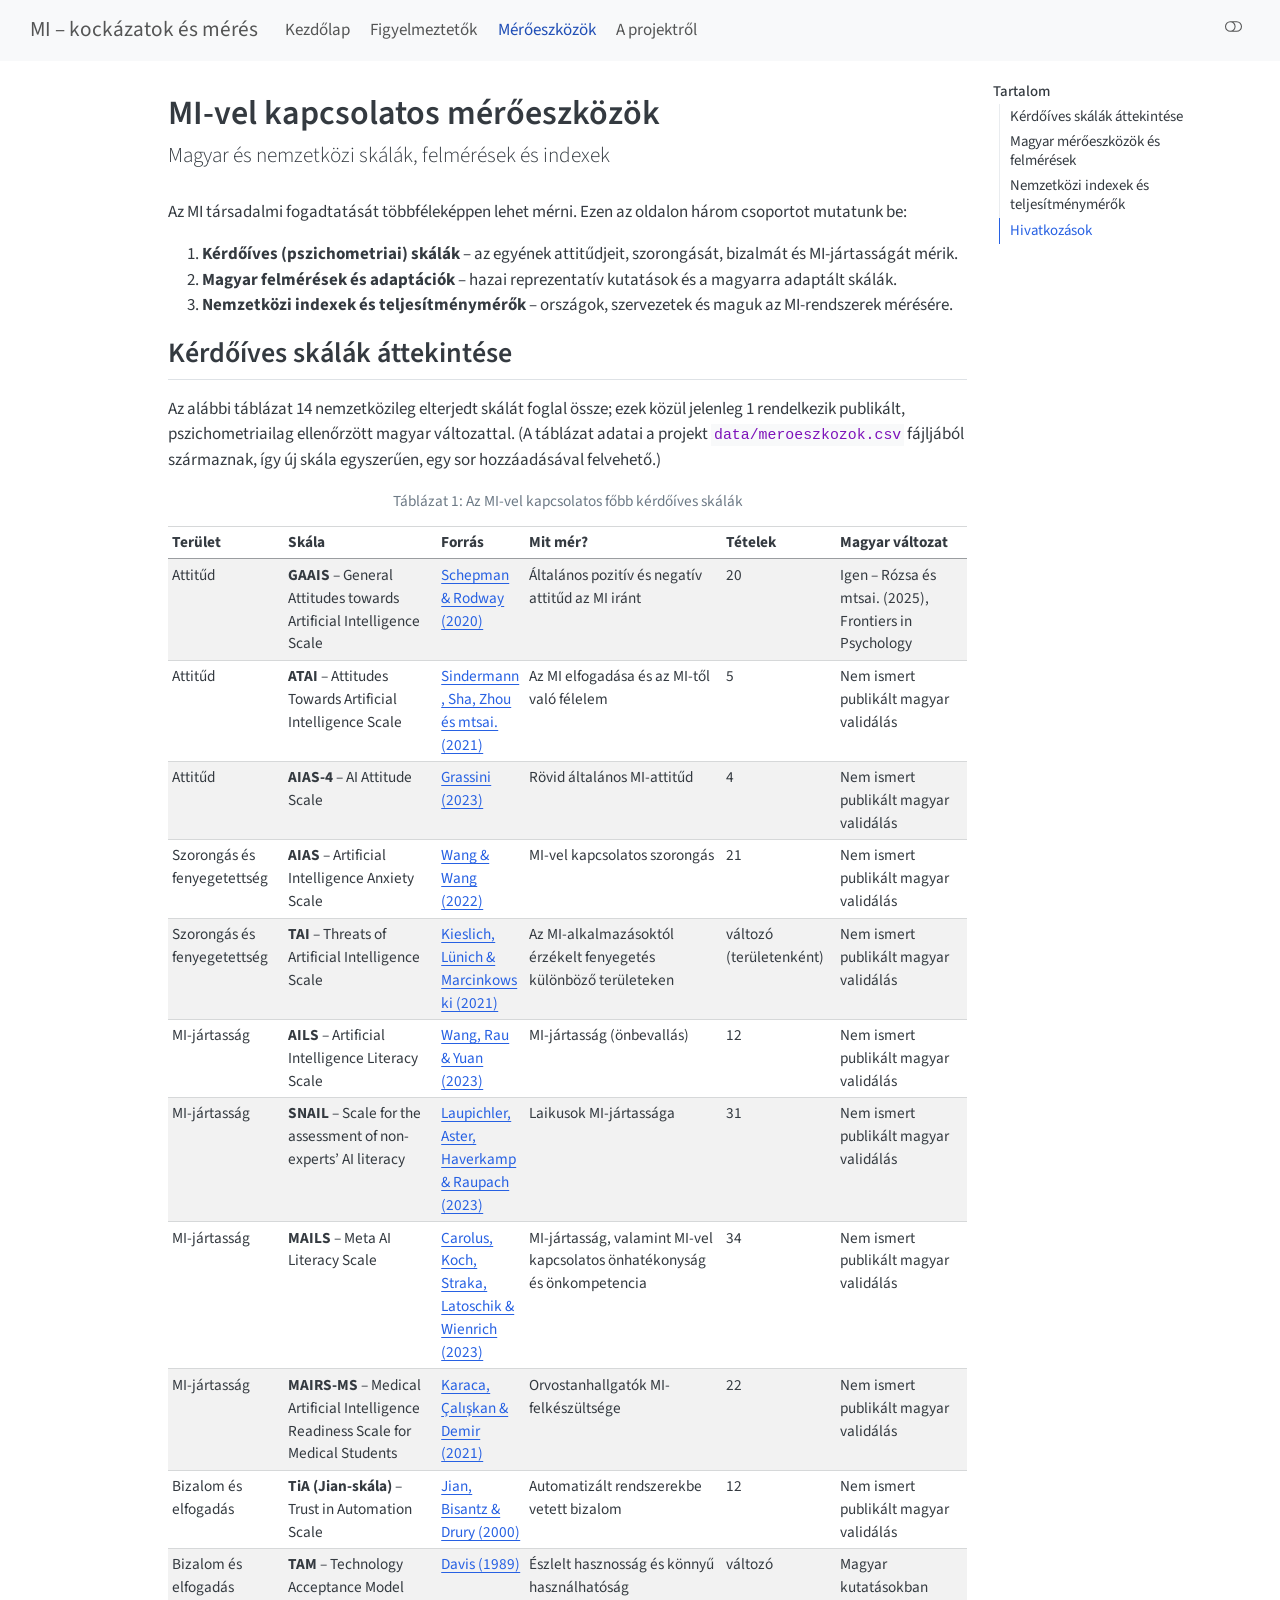
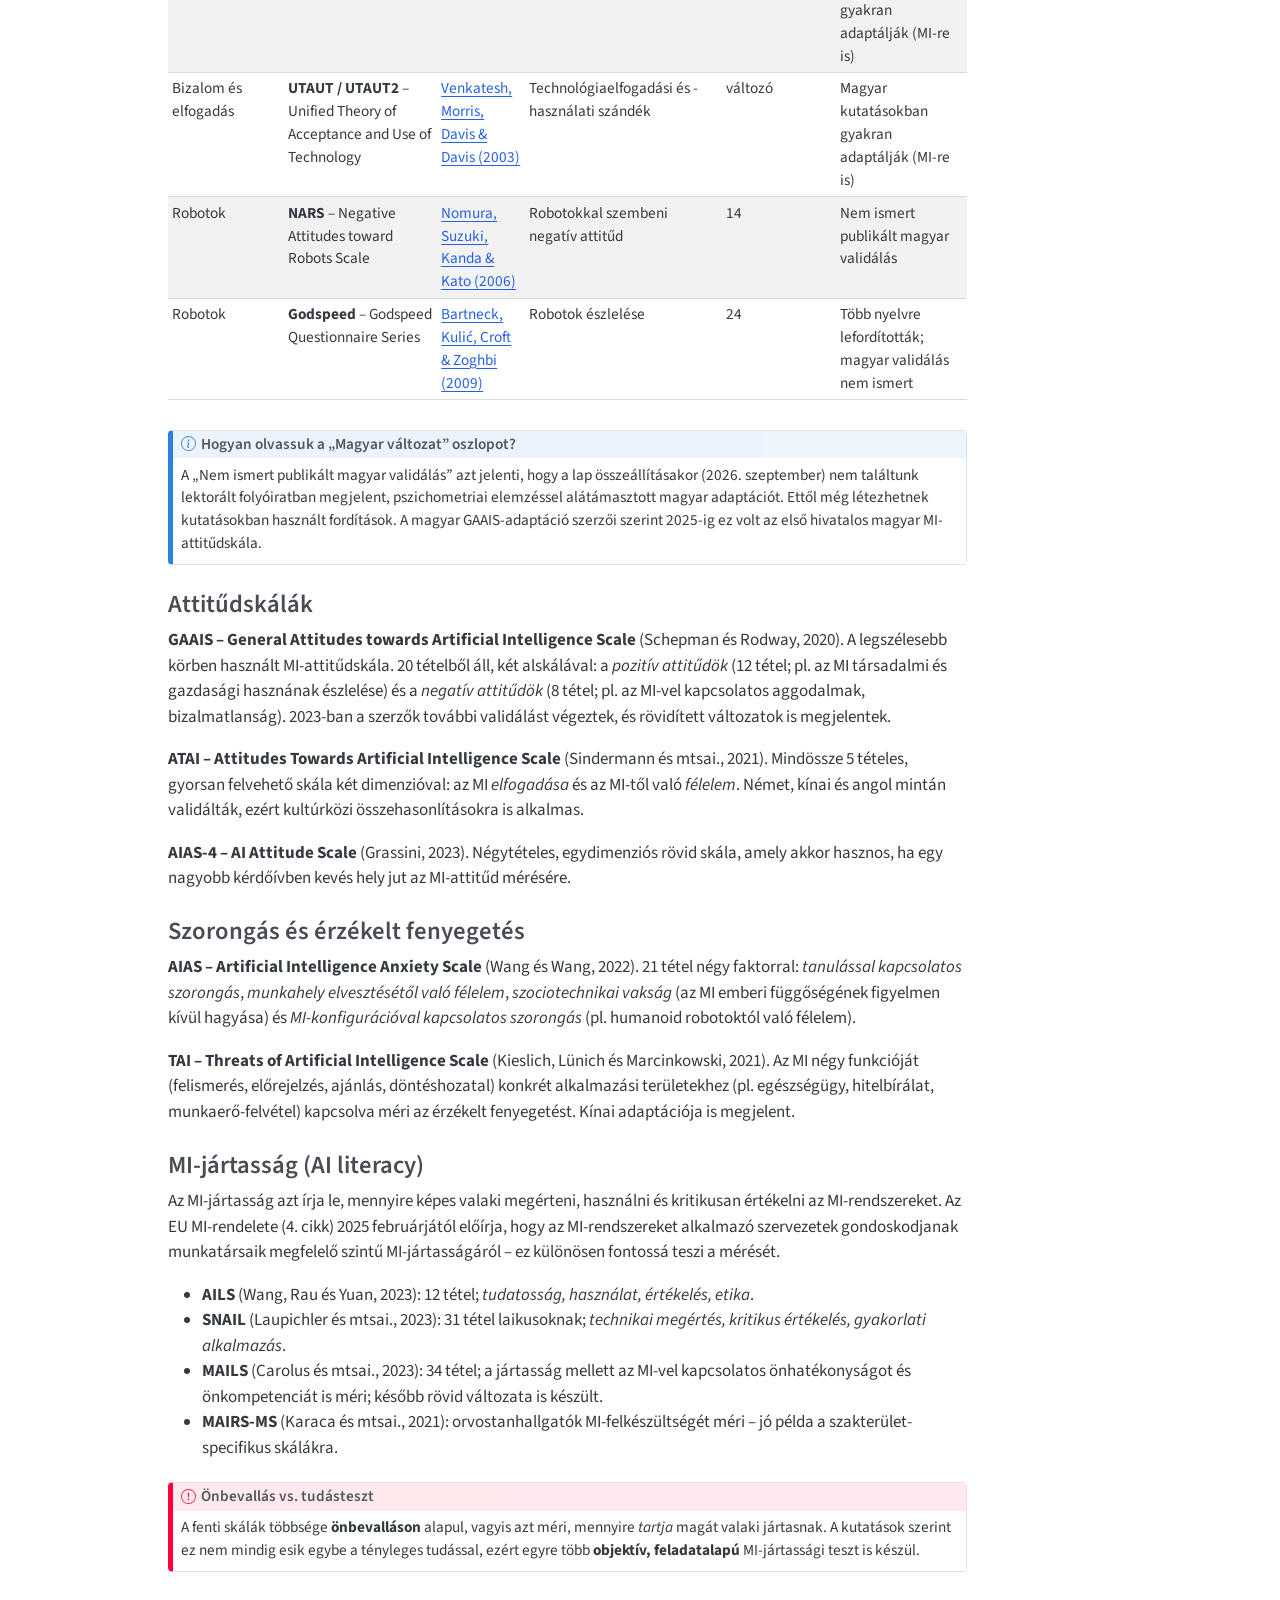
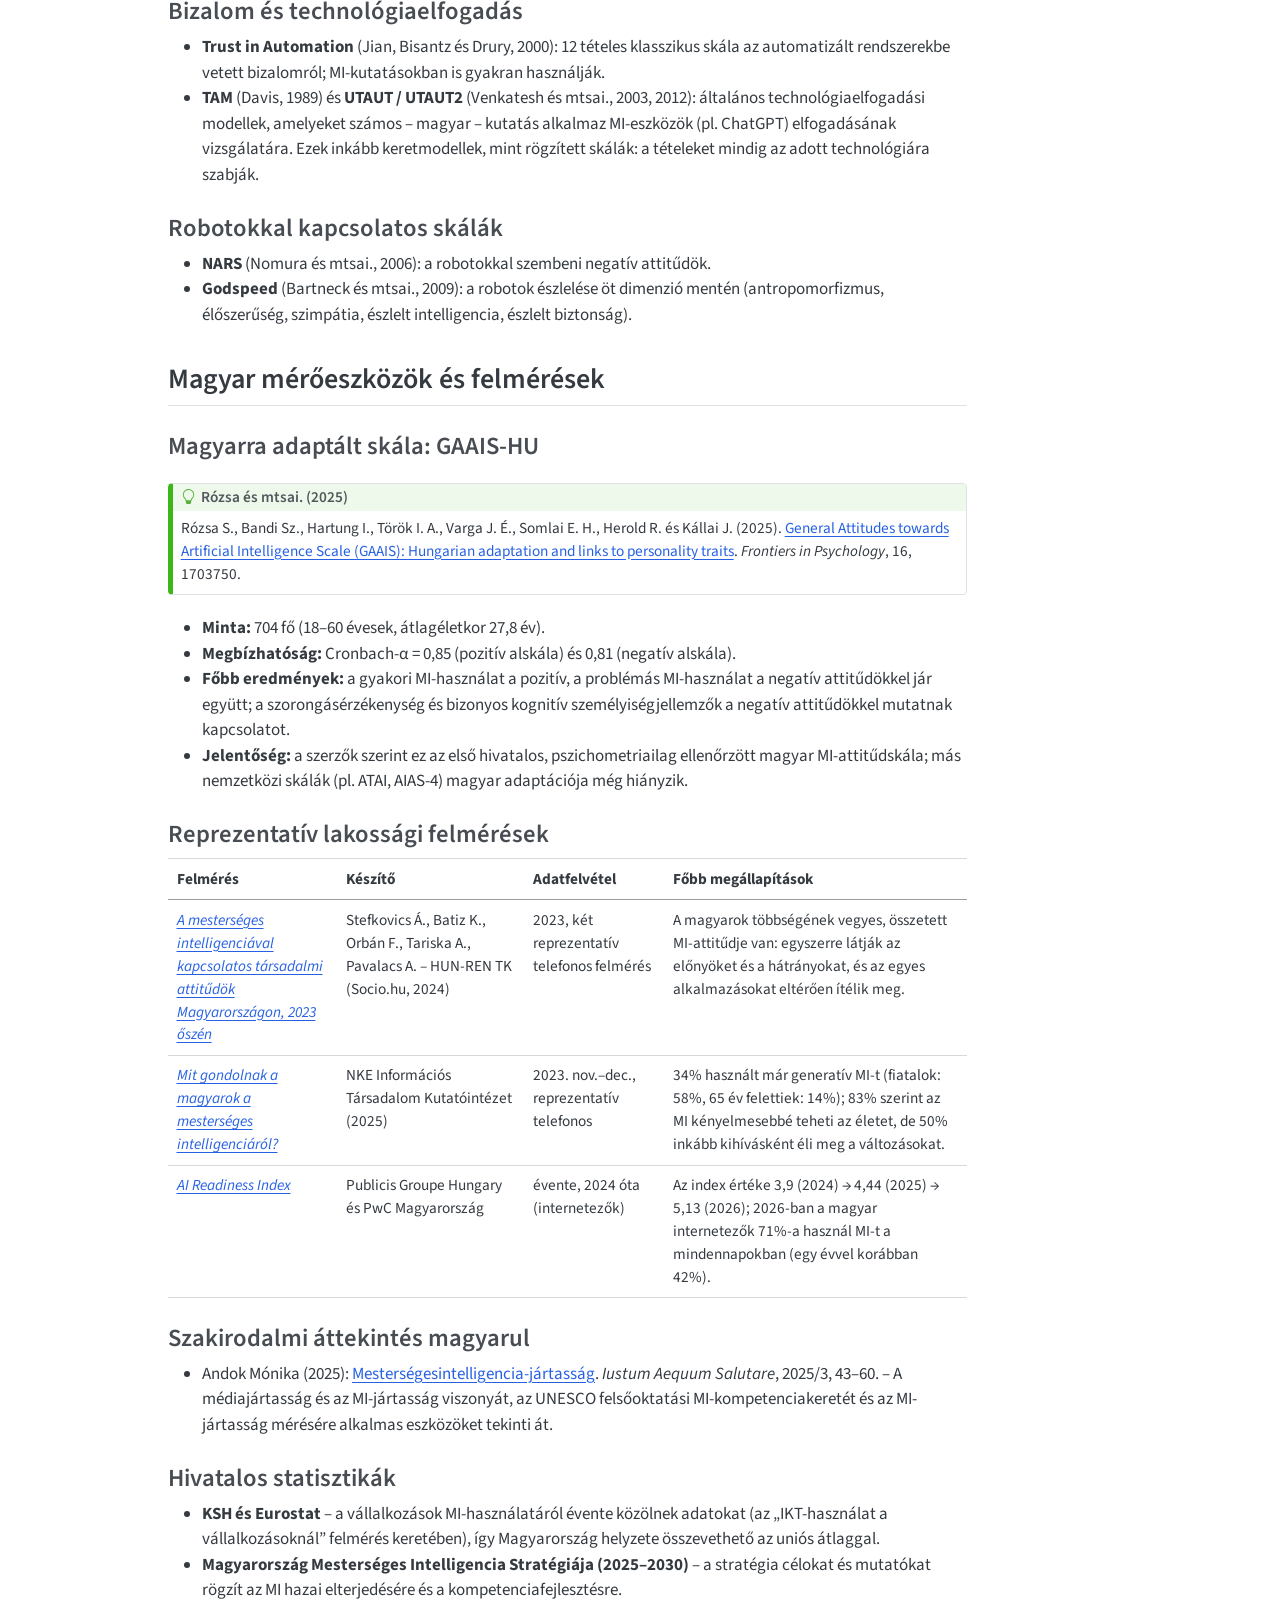
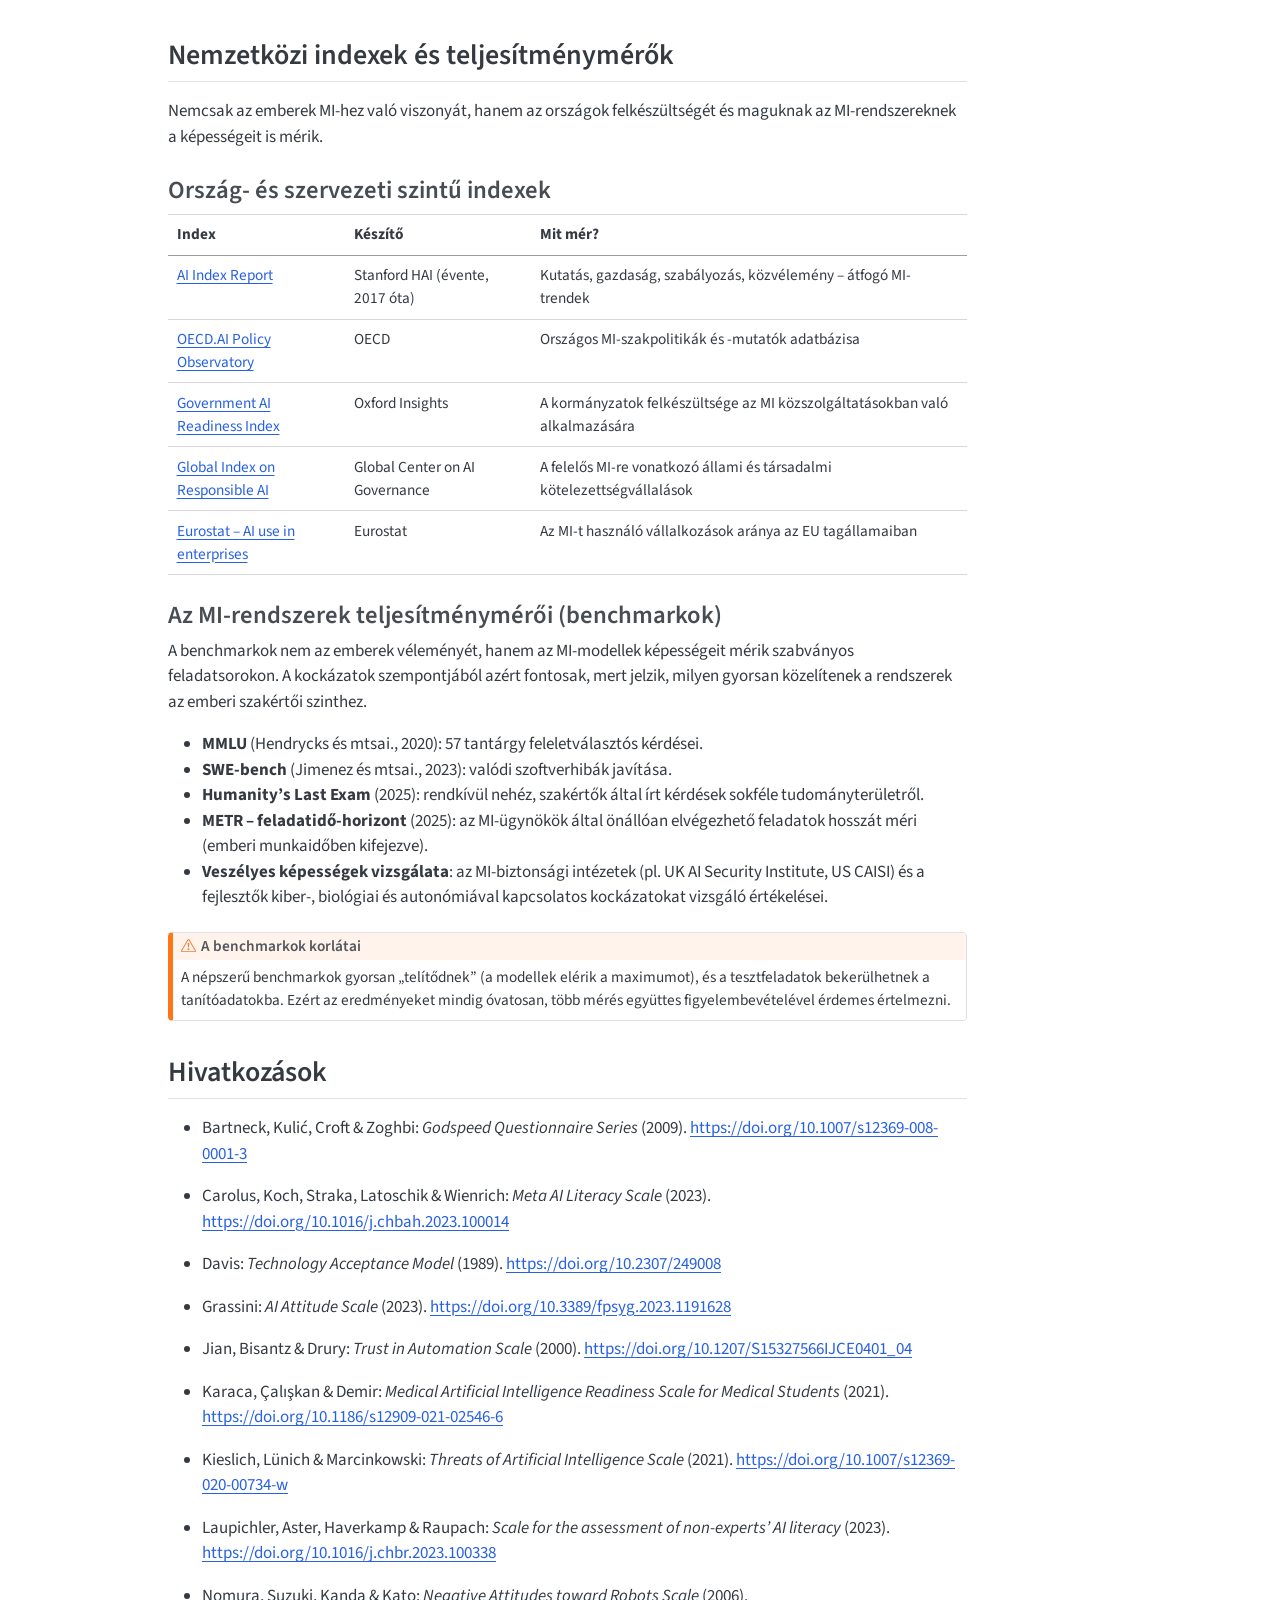
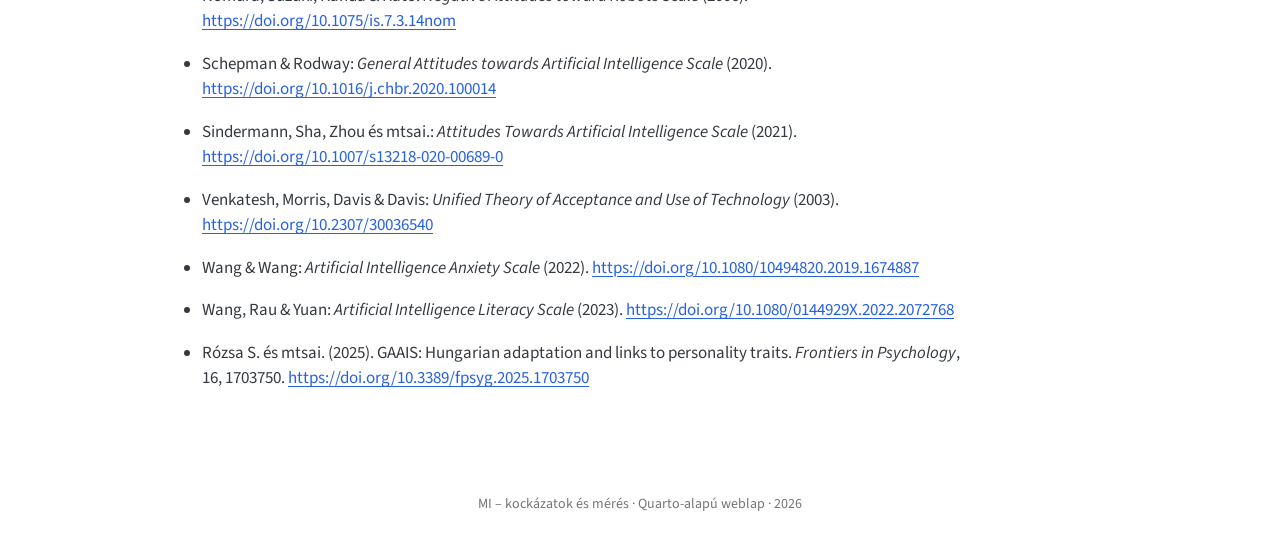
==== meroeszkozok.html @ c3d41218 "Weblap közzététele (renderelt _site) Co-Authored-By: Claude Opus 5.5 <noreply@anthropic.com> Claude-" ====
<!DOCTYPE html>
<html xmlns="http://www.w3.org/1999/xhtml" lang="hu" xml:lang="hu"><head>

<meta charset="utf-8">
<meta name="generator" content="quarto-1.7.32">

<meta name="viewport" content="width=device-width, initial-scale=1.0, user-scalable=yes">


<title>MI-vel kapcsolatos mérőeszközök – MI – kockázatok és mérés</title>
<style>
code{white-space: pre-wrap;}
span.smallcaps{font-variant: small-caps;}
div.columns{display: flex; gap: min(4vw, 1.5em);}
div.column{flex: auto; overflow-x: auto;}
div.hanging-indent{margin-left: 1.5em; text-indent: -1.5em;}
ul.task-list{list-style: none;}
ul.task-list li input[type="checkbox"] {
  width: 0.8em;
  margin: 0 0.8em 0.2em -1em; /* quarto-specific, see https://github.com/quarto-dev/quarto-cli/issues/4556 */ 
  vertical-align: middle;
}
</style>


<script src="site_libs/quarto-nav/quarto-nav.js"></script>
<script src="site_libs/quarto-nav/headroom.min.js"></script>
<script src="site_libs/clipboard/clipboard.min.js"></script>
<script src="site_libs/quarto-search/autocomplete.umd.js"></script>
<script src="site_libs/quarto-search/fuse.min.js"></script>
<script src="site_libs/quarto-search/quarto-search.js"></script>
<meta name="quarto:offset" content="./">
<script src="site_libs/quarto-html/quarto.js" type="module"></script>
<script src="site_libs/quarto-html/tabsets/tabsets.js" type="module"></script>
<script src="site_libs/quarto-html/popper.min.js"></script>
<script src="site_libs/quarto-html/tippy.umd.min.js"></script>
<script src="site_libs/quarto-html/anchor.min.js"></script>
<link href="site_libs/quarto-html/tippy.css" rel="stylesheet">
<link href="site_libs/quarto-html/quarto-syntax-highlighting-37eea08aefeeee20ff55810ff984fec1.css" rel="stylesheet" class="quarto-color-scheme" id="quarto-text-highlighting-styles">
<link href="site_libs/quarto-html/quarto-syntax-highlighting-dark-2fef5ea3f8957b3e4ecc936fc74692ca.css" rel="stylesheet" class="quarto-color-scheme quarto-color-alternate" id="quarto-text-highlighting-styles">
<link href="site_libs/quarto-html/quarto-syntax-highlighting-37eea08aefeeee20ff55810ff984fec1.css" rel="stylesheet" class="quarto-color-scheme-extra" id="quarto-text-highlighting-styles">
<script src="site_libs/bootstrap/bootstrap.min.js"></script>
<link href="site_libs/bootstrap/bootstrap-icons.css" rel="stylesheet">
<link href="site_libs/bootstrap/bootstrap-7f537555e85d979099ed792706140d7e.min.css" rel="stylesheet" append-hash="true" class="quarto-color-scheme" id="quarto-bootstrap" data-mode="light">
<link href="site_libs/bootstrap/bootstrap-dark-ef57b4dee4be2fdb4764f8bbcc157d36.min.css" rel="stylesheet" append-hash="true" class="quarto-color-scheme quarto-color-alternate" id="quarto-bootstrap" data-mode="dark">
<link href="site_libs/bootstrap/bootstrap-7f537555e85d979099ed792706140d7e.min.css" rel="stylesheet" append-hash="true" class="quarto-color-scheme-extra" id="quarto-bootstrap" data-mode="light">
<script id="quarto-search-options" type="application/json">{
  "location": "navbar",
  "copy-button": false,
  "collapse-after": 3,
  "panel-placement": "end",
  "type": "overlay",
  "limit": 50,
  "keyboard-shortcut": [
    "f",
    "/",
    "s"
  ],
  "show-item-context": false,
  "language": {
    "search-no-results-text": "No results",
    "search-matching-documents-text": "matching documents",
    "search-copy-link-title": "Copy link to search",
    "search-hide-matches-text": "Hide additional matches",
    "search-more-match-text": "more match in this document",
    "search-more-matches-text": "more matches in this document",
    "search-clear-button-title": "Clear",
    "search-text-placeholder": "",
    "search-detached-cancel-button-title": "Cancel",
    "search-submit-button-title": "Submit",
    "search-label": "Search"
  }
}</script>
<style>html{ scroll-behavior: smooth; }</style>


<link rel="stylesheet" href="styles.css">
</head>

<body class="nav-fixed quarto-light"><script id="quarto-html-before-body" type="application/javascript">
    const toggleBodyColorMode = (bsSheetEl) => {
      const mode = bsSheetEl.getAttribute("data-mode");
      const bodyEl = window.document.querySelector("body");
      if (mode === "dark") {
        bodyEl.classList.add("quarto-dark");
        bodyEl.classList.remove("quarto-light");
      } else {
        bodyEl.classList.add("quarto-light");
        bodyEl.classList.remove("quarto-dark");
      }
    }
    const toggleBodyColorPrimary = () => {
      const bsSheetEl = window.document.querySelector("link#quarto-bootstrap:not([rel=disabled-stylesheet])");
      if (bsSheetEl) {
        toggleBodyColorMode(bsSheetEl);
      }
    }
    const setColorSchemeToggle = (alternate) => {
      const toggles = window.document.querySelectorAll('.quarto-color-scheme-toggle');
      for (let i=0; i < toggles.length; i++) {
        const toggle = toggles[i];
        if (toggle) {
          if (alternate) {
            toggle.classList.add("alternate");
          } else {
            toggle.classList.remove("alternate");
          }
        }
      }
    };
    const toggleColorMode = (alternate) => {
      // Switch the stylesheets
      const primaryStylesheets = window.document.querySelectorAll('link.quarto-color-scheme:not(.quarto-color-alternate)');
      const alternateStylesheets = window.document.querySelectorAll('link.quarto-color-scheme.quarto-color-alternate');
      manageTransitions('#quarto-margin-sidebar .nav-link', false);
      if (alternate) {
        // note: dark is layered on light, we don't disable primary!
        enableStylesheet(alternateStylesheets);
        for (const sheetNode of alternateStylesheets) {
          if (sheetNode.id === "quarto-bootstrap") {
            toggleBodyColorMode(sheetNode);
          }
        }
      } else {
        disableStylesheet(alternateStylesheets);
        enableStylesheet(primaryStylesheets)
        toggleBodyColorPrimary();
      }
      manageTransitions('#quarto-margin-sidebar .nav-link', true);
      // Switch the toggles
      setColorSchemeToggle(alternate)
      // Hack to workaround the fact that safari doesn't
      // properly recolor the scrollbar when toggling (#1455)
      if (navigator.userAgent.indexOf('Safari') > 0 && navigator.userAgent.indexOf('Chrome') == -1) {
        manageTransitions("body", false);
        window.scrollTo(0, 1);
        setTimeout(() => {
          window.scrollTo(0, 0);
          manageTransitions("body", true);
        }, 40);
      }
    }
    const disableStylesheet = (stylesheets) => {
      for (let i=0; i < stylesheets.length; i++) {
        const stylesheet = stylesheets[i];
        stylesheet.rel = 'disabled-stylesheet';
      }
    }
    const enableStylesheet = (stylesheets) => {
      for (let i=0; i < stylesheets.length; i++) {
        const stylesheet = stylesheets[i];
        if(stylesheet.rel !== 'stylesheet') { // for Chrome, which will still FOUC without this check
          stylesheet.rel = 'stylesheet';
        }
      }
    }
    const manageTransitions = (selector, allowTransitions) => {
      const els = window.document.querySelectorAll(selector);
      for (let i=0; i < els.length; i++) {
        const el = els[i];
        if (allowTransitions) {
          el.classList.remove('notransition');
        } else {
          el.classList.add('notransition');
        }
      }
    }
    const isFileUrl = () => {
      return window.location.protocol === 'file:';
    }
    const hasAlternateSentinel = () => {
      let styleSentinel = getColorSchemeSentinel();
      if (styleSentinel !== null) {
        return styleSentinel === "alternate";
      } else {
        return false;
      }
    }
    const setStyleSentinel = (alternate) => {
      const value = alternate ? "alternate" : "default";
      if (!isFileUrl()) {
        window.localStorage.setItem("quarto-color-scheme", value);
      } else {
        localAlternateSentinel = value;
      }
    }
    const getColorSchemeSentinel = () => {
      if (!isFileUrl()) {
        const storageValue = window.localStorage.getItem("quarto-color-scheme");
        return storageValue != null ? storageValue : localAlternateSentinel;
      } else {
        return localAlternateSentinel;
      }
    }
    const toggleGiscusIfUsed = (isAlternate, darkModeDefault) => {
      const baseTheme = document.querySelector('#giscus-base-theme')?.value ?? 'light';
      const alternateTheme = document.querySelector('#giscus-alt-theme')?.value ?? 'dark';
      let newTheme = '';
      if(authorPrefersDark) {
        newTheme = isAlternate ? baseTheme : alternateTheme;
      } else {
        newTheme = isAlternate ? alternateTheme : baseTheme;
      }
      const changeGiscusTheme = () => {
        // From: https://github.com/giscus/giscus/issues/336
        const sendMessage = (message) => {
          const iframe = document.querySelector('iframe.giscus-frame');
          if (!iframe) return;
          iframe.contentWindow.postMessage({ giscus: message }, 'https://giscus.app');
        }
        sendMessage({
          setConfig: {
            theme: newTheme
          }
        });
      }
      const isGiscussLoaded = window.document.querySelector('iframe.giscus-frame') !== null;
      if (isGiscussLoaded) {
        changeGiscusTheme();
      }
    };
    const authorPrefersDark = false;
    const darkModeDefault = authorPrefersDark;
      document.querySelector('link#quarto-text-highlighting-styles.quarto-color-scheme-extra').rel = 'disabled-stylesheet';
      document.querySelector('link#quarto-bootstrap.quarto-color-scheme-extra').rel = 'disabled-stylesheet';
    let localAlternateSentinel = darkModeDefault ? 'alternate' : 'default';
    // Dark / light mode switch
    window.quartoToggleColorScheme = () => {
      // Read the current dark / light value
      let toAlternate = !hasAlternateSentinel();
      toggleColorMode(toAlternate);
      setStyleSentinel(toAlternate);
      toggleGiscusIfUsed(toAlternate, darkModeDefault);
      window.dispatchEvent(new Event('resize'));
    };
    // Switch to dark mode if need be
    if (hasAlternateSentinel()) {
      toggleColorMode(true);
    } else {
      toggleColorMode(false);
    }
  </script>

<div id="quarto-search-results"></div>
  <header id="quarto-header" class="headroom fixed-top">
    <nav class="navbar navbar-expand-lg " data-bs-theme="dark">
      <div class="navbar-container container-fluid">
      <div class="navbar-brand-container mx-auto">
    <a class="navbar-brand" href="./index.html">
    <span class="navbar-title">MI – kockázatok és mérés</span>
    </a>
  </div>
            <div id="quarto-search" class="" title="Search"></div>
          <button class="navbar-toggler" type="button" data-bs-toggle="collapse" data-bs-target="#navbarCollapse" aria-controls="navbarCollapse" role="menu" aria-expanded="false" aria-label="Toggle navigation" onclick="if (window.quartoToggleHeadroom) { window.quartoToggleHeadroom(); }">
  <span class="navbar-toggler-icon"></span>
</button>
          <div class="collapse navbar-collapse" id="navbarCollapse">
            <ul class="navbar-nav navbar-nav-scroll me-auto">
  <li class="nav-item">
    <a class="nav-link" href="./index.html"> 
<span class="menu-text">Kezdőlap</span></a>
  </li>  
  <li class="nav-item">
    <a class="nav-link" href="./veszelyek.html"> 
<span class="menu-text">Figyelmeztetők</span></a>
  </li>  
  <li class="nav-item">
    <a class="nav-link active" href="./meroeszkozok.html" aria-current="page"> 
<span class="menu-text">Mérőeszközök</span></a>
  </li>  
  <li class="nav-item">
    <a class="nav-link" href="./projekt.html"> 
<span class="menu-text">A projektről</span></a>
  </li>  
</ul>
          </div> <!-- /navcollapse -->
            <div class="quarto-navbar-tools">
  <a href="" class="quarto-color-scheme-toggle quarto-navigation-tool  px-1" onclick="window.quartoToggleColorScheme(); return false;" title="Toggle dark mode"><i class="bi"></i></a>
</div>
      </div> <!-- /container-fluid -->
    </nav>
</header>
<!-- content -->
<div id="quarto-content" class="quarto-container page-columns page-rows-contents page-layout-article page-navbar">
<!-- sidebar -->
<!-- margin-sidebar -->
    <div id="quarto-margin-sidebar" class="sidebar margin-sidebar">
        <nav id="TOC" role="doc-toc" class="toc-active">
    <h2 id="toc-title">Tartalom</h2>
   
  <ul>
  <li><a href="#kérdőíves-skálák-áttekintése" id="toc-kérdőíves-skálák-áttekintése" class="nav-link active" data-scroll-target="#kérdőíves-skálák-áttekintése">Kérdőíves skálák áttekintése</a>
  <ul class="collapse">
  <li><a href="#attitűdskálák" id="toc-attitűdskálák" class="nav-link" data-scroll-target="#attitűdskálák">Attitűdskálák</a></li>
  <li><a href="#szorongás-és-érzékelt-fenyegetés" id="toc-szorongás-és-érzékelt-fenyegetés" class="nav-link" data-scroll-target="#szorongás-és-érzékelt-fenyegetés">Szorongás és érzékelt fenyegetés</a></li>
  <li><a href="#mi-jártasság-ai-literacy" id="toc-mi-jártasság-ai-literacy" class="nav-link" data-scroll-target="#mi-jártasság-ai-literacy">MI-jártasság (AI literacy)</a></li>
  <li><a href="#bizalom-és-technológiaelfogadás" id="toc-bizalom-és-technológiaelfogadás" class="nav-link" data-scroll-target="#bizalom-és-technológiaelfogadás">Bizalom és technológiaelfogadás</a></li>
  <li><a href="#robotokkal-kapcsolatos-skálák" id="toc-robotokkal-kapcsolatos-skálák" class="nav-link" data-scroll-target="#robotokkal-kapcsolatos-skálák">Robotokkal kapcsolatos skálák</a></li>
  </ul></li>
  <li><a href="#magyar-mérőeszközök-és-felmérések" id="toc-magyar-mérőeszközök-és-felmérések" class="nav-link" data-scroll-target="#magyar-mérőeszközök-és-felmérések">Magyar mérőeszközök és felmérések</a>
  <ul class="collapse">
  <li><a href="#magyarra-adaptált-skála-gaais-hu" id="toc-magyarra-adaptált-skála-gaais-hu" class="nav-link" data-scroll-target="#magyarra-adaptált-skála-gaais-hu">Magyarra adaptált skála: GAAIS-HU</a></li>
  <li><a href="#reprezentatív-lakossági-felmérések" id="toc-reprezentatív-lakossági-felmérések" class="nav-link" data-scroll-target="#reprezentatív-lakossági-felmérések">Reprezentatív lakossági felmérések</a></li>
  <li><a href="#szakirodalmi-áttekintés-magyarul" id="toc-szakirodalmi-áttekintés-magyarul" class="nav-link" data-scroll-target="#szakirodalmi-áttekintés-magyarul">Szakirodalmi áttekintés magyarul</a></li>
  <li><a href="#hivatalos-statisztikák" id="toc-hivatalos-statisztikák" class="nav-link" data-scroll-target="#hivatalos-statisztikák">Hivatalos statisztikák</a></li>
  </ul></li>
  <li><a href="#nemzetközi-indexek-és-teljesítménymérők" id="toc-nemzetközi-indexek-és-teljesítménymérők" class="nav-link" data-scroll-target="#nemzetközi-indexek-és-teljesítménymérők">Nemzetközi indexek és teljesítménymérők</a>
  <ul class="collapse">
  <li><a href="#ország--és-szervezeti-szintű-indexek" id="toc-ország--és-szervezeti-szintű-indexek" class="nav-link" data-scroll-target="#ország--és-szervezeti-szintű-indexek">Ország- és szervezeti szintű indexek</a></li>
  <li><a href="#az-mi-rendszerek-teljesítménymérői-benchmarkok" id="toc-az-mi-rendszerek-teljesítménymérői-benchmarkok" class="nav-link" data-scroll-target="#az-mi-rendszerek-teljesítménymérői-benchmarkok">Az MI-rendszerek teljesítménymérői (benchmarkok)</a></li>
  </ul></li>
  <li><a href="#hivatkozások" id="toc-hivatkozások" class="nav-link" data-scroll-target="#hivatkozások">Hivatkozások</a></li>
  </ul>
</nav>
    </div>
<!-- main -->
<main class="content" id="quarto-document-content">


<header id="title-block-header" class="quarto-title-block default">
<div class="quarto-title">
<h1 class="title">MI-vel kapcsolatos mérőeszközök</h1>
<p class="subtitle lead">Magyar és nemzetközi skálák, felmérések és indexek</p>
</div>



<div class="quarto-title-meta">

    
  
    
  </div>
  


</header>


<p>Az MI társadalmi fogadtatását többféleképpen lehet mérni. Ezen az oldalon három csoportot mutatunk be:</p>
<ol type="1">
<li><strong>Kérdőíves (pszichometriai) skálák</strong> – az egyének attitűdjeit, szorongását, bizalmát és MI-jártasságát mérik.</li>
<li><strong>Magyar felmérések és adaptációk</strong> – hazai reprezentatív kutatások és a magyarra adaptált skálák.</li>
<li><strong>Nemzetközi indexek és teljesítménymérők</strong> – országok, szervezetek és maguk az MI-rendszerek mérésére.</li>
</ol>
<section id="kérdőíves-skálák-áttekintése" class="level2">
<h2 class="anchored" data-anchor-id="kérdőíves-skálák-áttekintése">Kérdőíves skálák áttekintése</h2>
<p>Az alábbi táblázat 14 nemzetközileg elterjedt skálát foglal össze; ezek közül jelenleg 1 rendelkezik publikált, pszichometriailag ellenőrzött magyar változattal. (A táblázat adatai a projekt <code>data/meroeszkozok.csv</code> fájljából származnak, így új skála egyszerűen, egy sor hozzáadásával felvehető.)</p>
<div class="cell">
<div id="tbl-attekintes" class="cell quarto-float quarto-figure quarto-figure-center anchored">
<figure class="quarto-float quarto-float-tbl figure">
<figcaption class="quarto-float-caption-top quarto-float-caption quarto-float-tbl" id="tbl-attekintes-caption-0ceaefa1-69ba-4598-a22c-09a6ac19f8ca">
Táblázat&nbsp;1: Az MI-vel kapcsolatos főbb kérdőíves skálák
</figcaption>
<div aria-describedby="tbl-attekintes-caption-0ceaefa1-69ba-4598-a22c-09a6ac19f8ca">
<div class="cell-output-display">
<table class="cell caption-top table table-sm table-striped small">
<thead>
<tr class="header">
<th style="text-align: left;">Terület</th>
<th style="text-align: left;">Skála</th>
<th style="text-align: left;">Forrás</th>
<th style="text-align: left;">Mit mér?</th>
<th style="text-align: left;">Tételek</th>
<th style="text-align: left;">Magyar változat</th>
</tr>
</thead>
<tbody>
<tr class="odd">
<td style="text-align: left;">Attitűd</td>
<td style="text-align: left;"><strong>GAAIS</strong> – General Attitudes towards Artificial Intelligence Scale</td>
<td style="text-align: left;"><a href="https://doi.org/10.1016/j.chbr.2020.100014">Schepman &amp; Rodway (2020)</a></td>
<td style="text-align: left;">Általános pozitív és negatív attitűd az MI iránt</td>
<td style="text-align: left;">20</td>
<td style="text-align: left;">Igen – Rózsa és mtsai. (2025), Frontiers in Psychology</td>
</tr>
<tr class="even">
<td style="text-align: left;">Attitűd</td>
<td style="text-align: left;"><strong>ATAI</strong> – Attitudes Towards Artificial Intelligence Scale</td>
<td style="text-align: left;"><a href="https://doi.org/10.1007/s13218-020-00689-0">Sindermann, Sha, Zhou és mtsai. (2021)</a></td>
<td style="text-align: left;">Az MI elfogadása és az MI-től való félelem</td>
<td style="text-align: left;">5</td>
<td style="text-align: left;">Nem ismert publikált magyar validálás</td>
</tr>
<tr class="odd">
<td style="text-align: left;">Attitűd</td>
<td style="text-align: left;"><strong>AIAS-4</strong> – AI Attitude Scale</td>
<td style="text-align: left;"><a href="https://doi.org/10.3389/fpsyg.2023.1191628">Grassini (2023)</a></td>
<td style="text-align: left;">Rövid általános MI-attitűd</td>
<td style="text-align: left;">4</td>
<td style="text-align: left;">Nem ismert publikált magyar validálás</td>
</tr>
<tr class="even">
<td style="text-align: left;">Szorongás és fenyegetettség</td>
<td style="text-align: left;"><strong>AIAS</strong> – Artificial Intelligence Anxiety Scale</td>
<td style="text-align: left;"><a href="https://doi.org/10.1080/10494820.2019.1674887">Wang &amp; Wang (2022)</a></td>
<td style="text-align: left;">MI-vel kapcsolatos szorongás</td>
<td style="text-align: left;">21</td>
<td style="text-align: left;">Nem ismert publikált magyar validálás</td>
</tr>
<tr class="odd">
<td style="text-align: left;">Szorongás és fenyegetettség</td>
<td style="text-align: left;"><strong>TAI</strong> – Threats of Artificial Intelligence Scale</td>
<td style="text-align: left;"><a href="https://doi.org/10.1007/s12369-020-00734-w">Kieslich, Lünich &amp; Marcinkowski (2021)</a></td>
<td style="text-align: left;">Az MI-alkalmazásoktól érzékelt fenyegetés különböző területeken</td>
<td style="text-align: left;">változó (területenként)</td>
<td style="text-align: left;">Nem ismert publikált magyar validálás</td>
</tr>
<tr class="even">
<td style="text-align: left;">MI-jártasság</td>
<td style="text-align: left;"><strong>AILS</strong> – Artificial Intelligence Literacy Scale</td>
<td style="text-align: left;"><a href="https://doi.org/10.1080/0144929X.2022.2072768">Wang, Rau &amp; Yuan (2023)</a></td>
<td style="text-align: left;">MI-jártasság (önbevallás)</td>
<td style="text-align: left;">12</td>
<td style="text-align: left;">Nem ismert publikált magyar validálás</td>
</tr>
<tr class="odd">
<td style="text-align: left;">MI-jártasság</td>
<td style="text-align: left;"><strong>SNAIL</strong> – Scale for the assessment of non-experts’ AI literacy</td>
<td style="text-align: left;"><a href="https://doi.org/10.1016/j.chbr.2023.100338">Laupichler, Aster, Haverkamp &amp; Raupach (2023)</a></td>
<td style="text-align: left;">Laikusok MI-jártassága</td>
<td style="text-align: left;">31</td>
<td style="text-align: left;">Nem ismert publikált magyar validálás</td>
</tr>
<tr class="even">
<td style="text-align: left;">MI-jártasság</td>
<td style="text-align: left;"><strong>MAILS</strong> – Meta AI Literacy Scale</td>
<td style="text-align: left;"><a href="https://doi.org/10.1016/j.chbah.2023.100014">Carolus, Koch, Straka, Latoschik &amp; Wienrich (2023)</a></td>
<td style="text-align: left;">MI-jártasság, valamint MI-vel kapcsolatos önhatékonyság és önkompetencia</td>
<td style="text-align: left;">34</td>
<td style="text-align: left;">Nem ismert publikált magyar validálás</td>
</tr>
<tr class="odd">
<td style="text-align: left;">MI-jártasság</td>
<td style="text-align: left;"><strong>MAIRS-MS</strong> – Medical Artificial Intelligence Readiness Scale for Medical Students</td>
<td style="text-align: left;"><a href="https://doi.org/10.1186/s12909-021-02546-6">Karaca, Çalışkan &amp; Demir (2021)</a></td>
<td style="text-align: left;">Orvostanhallgatók MI-felkészültsége</td>
<td style="text-align: left;">22</td>
<td style="text-align: left;">Nem ismert publikált magyar validálás</td>
</tr>
<tr class="even">
<td style="text-align: left;">Bizalom és elfogadás</td>
<td style="text-align: left;"><strong>TiA (Jian-skála)</strong> – Trust in Automation Scale</td>
<td style="text-align: left;"><a href="https://doi.org/10.1207/S15327566IJCE0401_04">Jian, Bisantz &amp; Drury (2000)</a></td>
<td style="text-align: left;">Automatizált rendszerekbe vetett bizalom</td>
<td style="text-align: left;">12</td>
<td style="text-align: left;">Nem ismert publikált magyar validálás</td>
</tr>
<tr class="odd">
<td style="text-align: left;">Bizalom és elfogadás</td>
<td style="text-align: left;"><strong>TAM</strong> – Technology Acceptance Model</td>
<td style="text-align: left;"><a href="https://doi.org/10.2307/249008">Davis (1989)</a></td>
<td style="text-align: left;">Észlelt hasznosság és könnyű használhatóság</td>
<td style="text-align: left;">változó</td>
<td style="text-align: left;">Magyar kutatásokban gyakran adaptálják (MI-re is)</td>
</tr>
<tr class="even">
<td style="text-align: left;">Bizalom és elfogadás</td>
<td style="text-align: left;"><strong>UTAUT / UTAUT2</strong> – Unified Theory of Acceptance and Use of Technology</td>
<td style="text-align: left;"><a href="https://doi.org/10.2307/30036540">Venkatesh, Morris, Davis &amp; Davis (2003)</a></td>
<td style="text-align: left;">Technológiaelfogadási és -használati szándék</td>
<td style="text-align: left;">változó</td>
<td style="text-align: left;">Magyar kutatásokban gyakran adaptálják (MI-re is)</td>
</tr>
<tr class="odd">
<td style="text-align: left;">Robotok</td>
<td style="text-align: left;"><strong>NARS</strong> – Negative Attitudes toward Robots Scale</td>
<td style="text-align: left;"><a href="https://doi.org/10.1075/is.7.3.14nom">Nomura, Suzuki, Kanda &amp; Kato (2006)</a></td>
<td style="text-align: left;">Robotokkal szembeni negatív attitűd</td>
<td style="text-align: left;">14</td>
<td style="text-align: left;">Nem ismert publikált magyar validálás</td>
</tr>
<tr class="even">
<td style="text-align: left;">Robotok</td>
<td style="text-align: left;"><strong>Godspeed</strong> – Godspeed Questionnaire Series</td>
<td style="text-align: left;"><a href="https://doi.org/10.1007/s12369-008-0001-3">Bartneck, Kulić, Croft &amp; Zoghbi (2009)</a></td>
<td style="text-align: left;">Robotok észlelése</td>
<td style="text-align: left;">24</td>
<td style="text-align: left;">Több nyelvre lefordították; magyar validálás nem ismert</td>
</tr>
</tbody>
</table>
</div>
</div>
</figure>
</div>
</div>
<div class="callout callout-style-default callout-note callout-titled">
<div class="callout-header d-flex align-content-center">
<div class="callout-icon-container">
<i class="callout-icon"></i>
</div>
<div class="callout-title-container flex-fill">
Hogyan olvassuk a „Magyar változat” oszlopot?
</div>
</div>
<div class="callout-body-container callout-body">
<p>A „Nem ismert publikált magyar validálás” azt jelenti, hogy a lap összeállításakor (2026. szeptember) nem találtunk lektorált folyóiratban megjelent, pszichometriai elemzéssel alátámasztott magyar adaptációt. Ettől még létezhetnek kutatásokban használt fordítások. A magyar GAAIS-adaptáció szerzői szerint 2025-ig ez volt az első hivatalos magyar MI-attitűdskála.</p>
</div>
</div>
<section id="attitűdskálák" class="level3">
<h3 class="anchored" data-anchor-id="attitűdskálák">Attitűdskálák</h3>
<p><strong>GAAIS – General Attitudes towards Artificial Intelligence Scale</strong> (Schepman és Rodway, 2020). A legszélesebb körben használt MI-attitűdskála. 20 tételből áll, két alskálával: a <em>pozitív attitűdök</em> (12 tétel; pl. az MI társadalmi és gazdasági hasznának észlelése) és a <em>negatív attitűdök</em> (8 tétel; pl. az MI-vel kapcsolatos aggodalmak, bizalmatlanság). 2023-ban a szerzők további validálást végeztek, és rövidített változatok is megjelentek.</p>
<p><strong>ATAI – Attitudes Towards Artificial Intelligence Scale</strong> (Sindermann és mtsai., 2021). Mindössze 5 tételes, gyorsan felvehető skála két dimenzióval: az MI <em>elfogadása</em> és az MI-től való <em>félelem</em>. Német, kínai és angol mintán validálták, ezért kultúrközi összehasonlításokra is alkalmas.</p>
<p><strong>AIAS-4 – AI Attitude Scale</strong> (Grassini, 2023). Négytételes, egydimenziós rövid skála, amely akkor hasznos, ha egy nagyobb kérdőívben kevés hely jut az MI-attitűd mérésére.</p>
</section>
<section id="szorongás-és-érzékelt-fenyegetés" class="level3">
<h3 class="anchored" data-anchor-id="szorongás-és-érzékelt-fenyegetés">Szorongás és érzékelt fenyegetés</h3>
<p><strong>AIAS – Artificial Intelligence Anxiety Scale</strong> (Wang és Wang, 2022). 21 tétel négy faktorral: <em>tanulással kapcsolatos szorongás</em>, <em>munkahely elvesztésétől való félelem</em>, <em>szociotechnikai vakság</em> (az MI emberi függőségének figyelmen kívül hagyása) és <em>MI-konfigurációval kapcsolatos szorongás</em> (pl. humanoid robotoktól való félelem).</p>
<p><strong>TAI – Threats of Artificial Intelligence Scale</strong> (Kieslich, Lünich és Marcinkowski, 2021). Az MI négy funkcióját (felismerés, előrejelzés, ajánlás, döntéshozatal) konkrét alkalmazási területekhez (pl. egészségügy, hitelbírálat, munkaerő-felvétel) kapcsolva méri az érzékelt fenyegetést. Kínai adaptációja is megjelent.</p>
</section>
<section id="mi-jártasság-ai-literacy" class="level3">
<h3 class="anchored" data-anchor-id="mi-jártasság-ai-literacy">MI-jártasság (AI literacy)</h3>
<p>Az MI-jártasság azt írja le, mennyire képes valaki megérteni, használni és kritikusan értékelni az MI-rendszereket. Az EU MI-rendelete (4. cikk) 2025 februárjától előírja, hogy az MI-rendszereket alkalmazó szervezetek gondoskodjanak munkatársaik megfelelő szintű MI-jártasságáról – ez különösen fontossá teszi a mérését.</p>
<ul>
<li><strong>AILS</strong> (Wang, Rau és Yuan, 2023): 12 tétel; <em>tudatosság, használat, értékelés, etika</em>.</li>
<li><strong>SNAIL</strong> (Laupichler és mtsai., 2023): 31 tétel laikusoknak; <em>technikai megértés, kritikus értékelés, gyakorlati alkalmazás</em>.</li>
<li><strong>MAILS</strong> (Carolus és mtsai., 2023): 34 tétel; a jártasság mellett az MI-vel kapcsolatos önhatékonyságot és önkompetenciát is méri; később rövid változata is készült.</li>
<li><strong>MAIRS-MS</strong> (Karaca és mtsai., 2021): orvostanhallgatók MI-felkészültségét méri – jó példa a szakterület-specifikus skálákra.</li>
</ul>
<div class="callout callout-style-default callout-important callout-titled">
<div class="callout-header d-flex align-content-center">
<div class="callout-icon-container">
<i class="callout-icon"></i>
</div>
<div class="callout-title-container flex-fill">
Önbevallás vs.&nbsp;tudásteszt
</div>
</div>
<div class="callout-body-container callout-body">
<p>A fenti skálák többsége <strong>önbevalláson</strong> alapul, vagyis azt méri, mennyire <em>tartja</em> magát valaki jártasnak. A kutatások szerint ez nem mindig esik egybe a tényleges tudással, ezért egyre több <strong>objektív, feladatalapú</strong> MI-jártassági teszt is készül.</p>
</div>
</div>
</section>
<section id="bizalom-és-technológiaelfogadás" class="level3">
<h3 class="anchored" data-anchor-id="bizalom-és-technológiaelfogadás">Bizalom és technológiaelfogadás</h3>
<ul>
<li><strong>Trust in Automation</strong> (Jian, Bisantz és Drury, 2000): 12 tételes klasszikus skála az automatizált rendszerekbe vetett bizalomról; MI-kutatásokban is gyakran használják.</li>
<li><strong>TAM</strong> (Davis, 1989) és <strong>UTAUT / UTAUT2</strong> (Venkatesh és mtsai., 2003, 2012): általános technológiaelfogadási modellek, amelyeket számos – magyar – kutatás alkalmaz MI-eszközök (pl. ChatGPT) elfogadásának vizsgálatára. Ezek inkább keretmodellek, mint rögzített skálák: a tételeket mindig az adott technológiára szabják.</li>
</ul>
</section>
<section id="robotokkal-kapcsolatos-skálák" class="level3">
<h3 class="anchored" data-anchor-id="robotokkal-kapcsolatos-skálák">Robotokkal kapcsolatos skálák</h3>
<ul>
<li><strong>NARS</strong> (Nomura és mtsai., 2006): a robotokkal szembeni negatív attitűdök.</li>
<li><strong>Godspeed</strong> (Bartneck és mtsai., 2009): a robotok észlelése öt dimenzió mentén (antropomorfizmus, élőszerűség, szimpátia, észlelt intelligencia, észlelt biztonság).</li>
</ul>
</section>
</section>
<section id="magyar-mérőeszközök-és-felmérések" class="level2">
<h2 class="anchored" data-anchor-id="magyar-mérőeszközök-és-felmérések">Magyar mérőeszközök és felmérések</h2>
<section id="magyarra-adaptált-skála-gaais-hu" class="level3">
<h3 class="anchored" data-anchor-id="magyarra-adaptált-skála-gaais-hu">Magyarra adaptált skála: GAAIS-HU</h3>
<div class="callout callout-style-default callout-tip callout-titled">
<div class="callout-header d-flex align-content-center">
<div class="callout-icon-container">
<i class="callout-icon"></i>
</div>
<div class="callout-title-container flex-fill">
Rózsa és mtsai. (2025)
</div>
</div>
<div class="callout-body-container callout-body">
<p>Rózsa S., Bandi Sz., Hartung I., Török I. A., Varga J. É., Somlai E. H., Herold R. és Kállai J. (2025). <a href="https://doi.org/10.3389/fpsyg.2025.1703750">General Attitudes towards Artificial Intelligence Scale (GAAIS): Hungarian adaptation and links to personality traits</a>. <em>Frontiers in Psychology</em>, 16, 1703750.</p>
</div>
</div>
<ul>
<li><strong>Minta:</strong> 704 fő (18–60 évesek, átlagéletkor 27,8 év).</li>
<li><strong>Megbízhatóság:</strong> Cronbach-α = 0,85 (pozitív alskála) és 0,81 (negatív alskála).</li>
<li><strong>Főbb eredmények:</strong> a gyakori MI-használat a pozitív, a problémás MI-használat a negatív attitűdökkel jár együtt; a szorongásérzékenység és bizonyos kognitív személyiségjellemzők a negatív attitűdökkel mutatnak kapcsolatot.</li>
<li><strong>Jelentőség:</strong> a szerzők szerint ez az első hivatalos, pszichometriailag ellenőrzött magyar MI-attitűdskála; más nemzetközi skálák (pl. ATAI, AIAS-4) magyar adaptációja még hiányzik.</li>
</ul>
</section>
<section id="reprezentatív-lakossági-felmérések" class="level3">
<h3 class="anchored" data-anchor-id="reprezentatív-lakossági-felmérések">Reprezentatív lakossági felmérések</h3>
<table class="caption-top table">
<thead>
<tr class="header">
<th>Felmérés</th>
<th>Készítő</th>
<th>Adatfelvétel</th>
<th>Főbb megállapítások</th>
</tr>
</thead>
<tbody>
<tr class="odd">
<td><a href="https://socio.hu/index.php/so/article/view/1059"><em>A mesterséges intelligenciával kapcsolatos társadalmi attitűdök Magyarországon, 2023 őszén</em></a></td>
<td>Stefkovics Á., Batiz K., Orbán F., Tariska A., Pavalacs A. – HUN-REN TK (Socio.hu, 2024)</td>
<td>2023, két reprezentatív telefonos felmérés</td>
<td>A magyarok többségének vegyes, összetett MI-attitűdje van: egyszerre látják az előnyöket és a hátrányokat, és az egyes alkalmazásokat eltérően ítélik meg.</td>
</tr>
<tr class="even">
<td><a href="https://itki.uni-nke.hu/hirek/2025/01/29/mit-gondolnak-a-magyarok-a-mesterseges-intelligenciarol-kutatasi-jelentes"><em>Mit gondolnak a magyarok a mesterséges intelligenciáról?</em></a></td>
<td>NKE Információs Társadalom Kutatóintézet (2025)</td>
<td>2023. nov.–dec., reprezentatív telefonos</td>
<td>34% használt már generatív MI-t (fiatalok: 58%, 65 év felettiek: 14%); 83% szerint az MI kényelmesebbé teheti az életet, de 50% inkább kihívásként éli meg a változásokat.</td>
</tr>
<tr class="odd">
<td><a href="https://mediafuture.hu/knowhow/2026/09/11/ai-readiness-index-2026-ai-summit/"><em>AI Readiness Index</em></a></td>
<td>Publicis Groupe Hungary és PwC Magyarország</td>
<td>évente, 2024 óta (internetezők)</td>
<td>Az index értéke 3,9 (2024) → 4,44 (2025) → 5,13 (2026); 2026-ban a magyar internetezők 71%-a használ MI-t a mindennapokban (egy évvel korábban 42%).</td>
</tr>
</tbody>
</table>
</section>
<section id="szakirodalmi-áttekintés-magyarul" class="level3">
<h3 class="anchored" data-anchor-id="szakirodalmi-áttekintés-magyarul">Szakirodalmi áttekintés magyarul</h3>
<ul>
<li>Andok Mónika (2025): <a href="https://ojs.mtak.hu/index.php/ias/article/view/18449">Mesterségesintelligencia-jártasság</a>. <em>Iustum Aequum Salutare</em>, 2025/3, 43–60. – A médiajártasság és az MI-jártasság viszonyát, az UNESCO felsőoktatási MI-kompetenciakeretét és az MI-jártasság mérésére alkalmas eszközöket tekinti át.</li>
</ul>
</section>
<section id="hivatalos-statisztikák" class="level3">
<h3 class="anchored" data-anchor-id="hivatalos-statisztikák">Hivatalos statisztikák</h3>
<ul>
<li><strong>KSH és Eurostat</strong> – a vállalkozások MI-használatáról évente közölnek adatokat (az „IKT-használat a vállalkozásoknál” felmérés keretében), így Magyarország helyzete összevethető az uniós átlaggal.</li>
<li><strong>Magyarország Mesterséges Intelligencia Stratégiája (2025–2030)</strong> – a stratégia célokat és mutatókat rögzít az MI hazai elterjedésére és a kompetenciafejlesztésre.</li>
</ul>
</section>
</section>
<section id="nemzetközi-indexek-és-teljesítménymérők" class="level2">
<h2 class="anchored" data-anchor-id="nemzetközi-indexek-és-teljesítménymérők">Nemzetközi indexek és teljesítménymérők</h2>
<p>Nemcsak az emberek MI-hez való viszonyát, hanem az országok felkészültségét és maguknak az MI-rendszereknek a képességeit is mérik.</p>
<section id="ország--és-szervezeti-szintű-indexek" class="level3">
<h3 class="anchored" data-anchor-id="ország--és-szervezeti-szintű-indexek">Ország- és szervezeti szintű indexek</h3>
<table class="caption-top table">
<thead>
<tr class="header">
<th>Index</th>
<th>Készítő</th>
<th>Mit mér?</th>
</tr>
</thead>
<tbody>
<tr class="odd">
<td><a href="https://hai.stanford.edu/ai-index">AI Index Report</a></td>
<td>Stanford HAI (évente, 2017 óta)</td>
<td>Kutatás, gazdaság, szabályozás, közvélemény – átfogó MI-trendek</td>
</tr>
<tr class="even">
<td><a href="https://oecd.ai/">OECD.AI Policy Observatory</a></td>
<td>OECD</td>
<td>Országos MI-szakpolitikák és -mutatók adatbázisa</td>
</tr>
<tr class="odd">
<td><a href="https://oxfordinsights.com/ai-readiness/">Government AI Readiness Index</a></td>
<td>Oxford Insights</td>
<td>A kormányzatok felkészültsége az MI közszolgáltatásokban való alkalmazására</td>
</tr>
<tr class="even">
<td><a href="https://www.global-index.ai/">Global Index on Responsible AI</a></td>
<td>Global Center on AI Governance</td>
<td>A felelős MI-re vonatkozó állami és társadalmi kötelezettségvállalások</td>
</tr>
<tr class="odd">
<td><a href="https://ec.europa.eu/eurostat/statistics-explained/index.php?title=Use_of_artificial_intelligence_in_enterprises">Eurostat – AI use in enterprises</a></td>
<td>Eurostat</td>
<td>Az MI-t használó vállalkozások aránya az EU tagállamaiban</td>
</tr>
</tbody>
</table>
</section>
<section id="az-mi-rendszerek-teljesítménymérői-benchmarkok" class="level3">
<h3 class="anchored" data-anchor-id="az-mi-rendszerek-teljesítménymérői-benchmarkok">Az MI-rendszerek teljesítménymérői (benchmarkok)</h3>
<p>A benchmarkok nem az emberek véleményét, hanem az MI-modellek képességeit mérik szabványos feladatsorokon. A kockázatok szempontjából azért fontosak, mert jelzik, milyen gyorsan közelítenek a rendszerek az emberi szakértői szinthez.</p>
<ul>
<li><strong>MMLU</strong> (Hendrycks és mtsai., 2020): 57 tantárgy feleletválasztós kérdései.</li>
<li><strong>SWE-bench</strong> (Jimenez és mtsai., 2023): valódi szoftverhibák javítása.</li>
<li><strong>Humanity’s Last Exam</strong> (2025): rendkívül nehéz, szakértők által írt kérdések sokféle tudományterületről.</li>
<li><strong>METR – feladatidő-horizont</strong> (2025): az MI-ügynökök által önállóan elvégezhető feladatok hosszát méri (emberi munkaidőben kifejezve).</li>
<li><strong>Veszélyes képességek vizsgálata</strong>: az MI-biztonsági intézetek (pl. UK AI Security Institute, US CAISI) és a fejlesztők kiber-, biológiai és autonómiával kapcsolatos kockázatokat vizsgáló értékelései.</li>
</ul>
<div class="callout callout-style-default callout-warning callout-titled">
<div class="callout-header d-flex align-content-center">
<div class="callout-icon-container">
<i class="callout-icon"></i>
</div>
<div class="callout-title-container flex-fill">
A benchmarkok korlátai
</div>
</div>
<div class="callout-body-container callout-body">
<p>A népszerű benchmarkok gyorsan „telítődnek” (a modellek elérik a maximumot), és a tesztfeladatok bekerülhetnek a tanítóadatokba. Ezért az eredményeket mindig óvatosan, több mérés együttes figyelembevételével érdemes értelmezni.</p>
</div>
</div>
</section>
</section>
<section id="hivatkozások" class="level2">
<h2 class="anchored" data-anchor-id="hivatkozások">Hivatkozások</h2>
<ul>
<li><p>Bartneck, Kulić, Croft &amp; Zoghbi: <em>Godspeed Questionnaire Series</em> (2009). <a href="https://doi.org/10.1007/s12369-008-0001-3" class="uri">https://doi.org/10.1007/s12369-008-0001-3</a></p></li>
<li><p>Carolus, Koch, Straka, Latoschik &amp; Wienrich: <em>Meta AI Literacy Scale</em> (2023). <a href="https://doi.org/10.1016/j.chbah.2023.100014" class="uri">https://doi.org/10.1016/j.chbah.2023.100014</a></p></li>
<li><p>Davis: <em>Technology Acceptance Model</em> (1989). <a href="https://doi.org/10.2307/249008" class="uri">https://doi.org/10.2307/249008</a></p></li>
<li><p>Grassini: <em>AI Attitude Scale</em> (2023). <a href="https://doi.org/10.3389/fpsyg.2023.1191628" class="uri">https://doi.org/10.3389/fpsyg.2023.1191628</a></p></li>
<li><p>Jian, Bisantz &amp; Drury: <em>Trust in Automation Scale</em> (2000). <a href="https://doi.org/10.1207/S15327566IJCE0401_04" class="uri">https://doi.org/10.1207/S15327566IJCE0401_04</a></p></li>
<li><p>Karaca, Çalışkan &amp; Demir: <em>Medical Artificial Intelligence Readiness Scale for Medical Students</em> (2021). <a href="https://doi.org/10.1186/s12909-021-02546-6" class="uri">https://doi.org/10.1186/s12909-021-02546-6</a></p></li>
<li><p>Kieslich, Lünich &amp; Marcinkowski: <em>Threats of Artificial Intelligence Scale</em> (2021). <a href="https://doi.org/10.1007/s12369-020-00734-w" class="uri">https://doi.org/10.1007/s12369-020-00734-w</a></p></li>
<li><p>Laupichler, Aster, Haverkamp &amp; Raupach: <em>Scale for the assessment of non-experts’ AI literacy</em> (2023). <a href="https://doi.org/10.1016/j.chbr.2023.100338" class="uri">https://doi.org/10.1016/j.chbr.2023.100338</a></p></li>
<li><p>Nomura, Suzuki, Kanda &amp; Kato: <em>Negative Attitudes toward Robots Scale</em> (2006). <a href="https://doi.org/10.1075/is.7.3.14nom" class="uri">https://doi.org/10.1075/is.7.3.14nom</a></p></li>
<li><p>Schepman &amp; Rodway: <em>General Attitudes towards Artificial Intelligence Scale</em> (2020). <a href="https://doi.org/10.1016/j.chbr.2020.100014" class="uri">https://doi.org/10.1016/j.chbr.2020.100014</a></p></li>
<li><p>Sindermann, Sha, Zhou és mtsai.: <em>Attitudes Towards Artificial Intelligence Scale</em> (2021). <a href="https://doi.org/10.1007/s13218-020-00689-0" class="uri">https://doi.org/10.1007/s13218-020-00689-0</a></p></li>
<li><p>Venkatesh, Morris, Davis &amp; Davis: <em>Unified Theory of Acceptance and Use of Technology</em> (2003). <a href="https://doi.org/10.2307/30036540" class="uri">https://doi.org/10.2307/30036540</a></p></li>
<li><p>Wang &amp; Wang: <em>Artificial Intelligence Anxiety Scale</em> (2022). <a href="https://doi.org/10.1080/10494820.2019.1674887" class="uri">https://doi.org/10.1080/10494820.2019.1674887</a></p></li>
<li><p>Wang, Rau &amp; Yuan: <em>Artificial Intelligence Literacy Scale</em> (2023). <a href="https://doi.org/10.1080/0144929X.2022.2072768" class="uri">https://doi.org/10.1080/0144929X.2022.2072768</a></p></li>
<li><p>Rózsa S. és mtsai. (2025). GAAIS: Hungarian adaptation and links to personality traits. <em>Frontiers in Psychology</em>, 16, 1703750. <a href="https://doi.org/10.3389/fpsyg.2025.1703750" class="uri">https://doi.org/10.3389/fpsyg.2025.1703750</a></p></li>
</ul>


</section>

</main> <!-- /main -->
<script id="quarto-html-after-body" type="application/javascript">
  window.document.addEventListener("DOMContentLoaded", function (event) {
    // Ensure there is a toggle, if there isn't float one in the top right
    if (window.document.querySelector('.quarto-color-scheme-toggle') === null) {
      const a = window.document.createElement('a');
      a.classList.add('top-right');
      a.classList.add('quarto-color-scheme-toggle');
      a.href = "";
      a.onclick = function() { try { window.quartoToggleColorScheme(); } catch {} return false; };
      const i = window.document.createElement("i");
      i.classList.add('bi');
      a.appendChild(i);
      window.document.body.appendChild(a);
    }
    setColorSchemeToggle(hasAlternateSentinel())
    const icon = "";
    const anchorJS = new window.AnchorJS();
    anchorJS.options = {
      placement: 'right',
      icon: icon
    };
    anchorJS.add('.anchored');
    const isCodeAnnotation = (el) => {
      for (const clz of el.classList) {
        if (clz.startsWith('code-annotation-')) {                     
          return true;
        }
      }
      return false;
    }
    const onCopySuccess = function(e) {
      // button target
      const button = e.trigger;
      // don't keep focus
      button.blur();
      // flash "checked"
      button.classList.add('code-copy-button-checked');
      var currentTitle = button.getAttribute("title");
      button.setAttribute("title", "Copied!");
      let tooltip;
      if (window.bootstrap) {
        button.setAttribute("data-bs-toggle", "tooltip");
        button.setAttribute("data-bs-placement", "left");
        button.setAttribute("data-bs-title", "Copied!");
        tooltip = new bootstrap.Tooltip(button, 
          { trigger: "manual", 
            customClass: "code-copy-button-tooltip",
            offset: [0, -8]});
        tooltip.show();    
      }
      setTimeout(function() {
        if (tooltip) {
          tooltip.hide();
          button.removeAttribute("data-bs-title");
          button.removeAttribute("data-bs-toggle");
          button.removeAttribute("data-bs-placement");
        }
        button.setAttribute("title", currentTitle);
        button.classList.remove('code-copy-button-checked');
      }, 1000);
      // clear code selection
      e.clearSelection();
    }
    const getTextToCopy = function(trigger) {
        const codeEl = trigger.previousElementSibling.cloneNode(true);
        for (const childEl of codeEl.children) {
          if (isCodeAnnotation(childEl)) {
            childEl.remove();
          }
        }
        return codeEl.innerText;
    }
    const clipboard = new window.ClipboardJS('.code-copy-button:not([data-in-quarto-modal])', {
      text: getTextToCopy
    });
    clipboard.on('success', onCopySuccess);
    if (window.document.getElementById('quarto-embedded-source-code-modal')) {
      const clipboardModal = new window.ClipboardJS('.code-copy-button[data-in-quarto-modal]', {
        text: getTextToCopy,
        container: window.document.getElementById('quarto-embedded-source-code-modal')
      });
      clipboardModal.on('success', onCopySuccess);
    }
      var localhostRegex = new RegExp(/^(?:http|https):\/\/localhost\:?[0-9]*\//);
      var mailtoRegex = new RegExp(/^mailto:/);
        var filterRegex = new RegExp("https:\/\/abarik\.github\.io\/MI_honlap_01\/");
      var isInternal = (href) => {
          return filterRegex.test(href) || localhostRegex.test(href) || mailtoRegex.test(href);
      }
      // Inspect non-navigation links and adorn them if external
     var links = window.document.querySelectorAll('a[href]:not(.nav-link):not(.navbar-brand):not(.toc-action):not(.sidebar-link):not(.sidebar-item-toggle):not(.pagination-link):not(.no-external):not([aria-hidden]):not(.dropdown-item):not(.quarto-navigation-tool):not(.about-link)');
      for (var i=0; i<links.length; i++) {
        const link = links[i];
        if (!isInternal(link.href)) {
          // undo the damage that might have been done by quarto-nav.js in the case of
          // links that we want to consider external
          if (link.dataset.originalHref !== undefined) {
            link.href = link.dataset.originalHref;
          }
            // target, if specified
            link.setAttribute("target", "_blank");
            if (link.getAttribute("rel") === null) {
              link.setAttribute("rel", "noopener");
            }
        }
      }
    function tippyHover(el, contentFn, onTriggerFn, onUntriggerFn) {
      const config = {
        allowHTML: true,
        maxWidth: 500,
        delay: 100,
        arrow: false,
        appendTo: function(el) {
            return el.parentElement;
        },
        interactive: true,
        interactiveBorder: 10,
        theme: 'quarto',
        placement: 'bottom-start',
      };
      if (contentFn) {
        config.content = contentFn;
      }
      if (onTriggerFn) {
        config.onTrigger = onTriggerFn;
      }
      if (onUntriggerFn) {
        config.onUntrigger = onUntriggerFn;
      }
      window.tippy(el, config); 
    }
    const noterefs = window.document.querySelectorAll('a[role="doc-noteref"]');
    for (var i=0; i<noterefs.length; i++) {
      const ref = noterefs[i];
      tippyHover(ref, function() {
        // use id or data attribute instead here
        let href = ref.getAttribute('data-footnote-href') || ref.getAttribute('href');
        try { href = new URL(href).hash; } catch {}
        const id = href.replace(/^#\/?/, "");
        const note = window.document.getElementById(id);
        if (note) {
          return note.innerHTML;
        } else {
          return "";
        }
      });
    }
    const xrefs = window.document.querySelectorAll('a.quarto-xref');
    const processXRef = (id, note) => {
      // Strip column container classes
      const stripColumnClz = (el) => {
        el.classList.remove("page-full", "page-columns");
        if (el.children) {
          for (const child of el.children) {
            stripColumnClz(child);
          }
        }
      }
      stripColumnClz(note)
      if (id === null || id.startsWith('sec-')) {
        // Special case sections, only their first couple elements
        const container = document.createElement("div");
        if (note.children && note.children.length > 2) {
          container.appendChild(note.children[0].cloneNode(true));
          for (let i = 1; i < note.children.length; i++) {
            const child = note.children[i];
            if (child.tagName === "P" && child.innerText === "") {
              continue;
            } else {
              container.appendChild(child.cloneNode(true));
              break;
            }
          }
          if (window.Quarto?.typesetMath) {
            window.Quarto.typesetMath(container);
          }
          return container.innerHTML
        } else {
          if (window.Quarto?.typesetMath) {
            window.Quarto.typesetMath(note);
          }
          return note.innerHTML;
        }
      } else {
        // Remove any anchor links if they are present
        const anchorLink = note.querySelector('a.anchorjs-link');
        if (anchorLink) {
          anchorLink.remove();
        }
        if (window.Quarto?.typesetMath) {
          window.Quarto.typesetMath(note);
        }
        if (note.classList.contains("callout")) {
          return note.outerHTML;
        } else {
          return note.innerHTML;
        }
      }
    }
    for (var i=0; i<xrefs.length; i++) {
      const xref = xrefs[i];
      tippyHover(xref, undefined, function(instance) {
        instance.disable();
        let url = xref.getAttribute('href');
        let hash = undefined; 
        if (url.startsWith('#')) {
          hash = url;
        } else {
          try { hash = new URL(url).hash; } catch {}
        }
        if (hash) {
          const id = hash.replace(/^#\/?/, "");
          const note = window.document.getElementById(id);
          if (note !== null) {
            try {
              const html = processXRef(id, note.cloneNode(true));
              instance.setContent(html);
            } finally {
              instance.enable();
              instance.show();
            }
          } else {
            // See if we can fetch this
            fetch(url.split('#')[0])
            .then(res => res.text())
            .then(html => {
              const parser = new DOMParser();
              const htmlDoc = parser.parseFromString(html, "text/html");
              const note = htmlDoc.getElementById(id);
              if (note !== null) {
                const html = processXRef(id, note);
                instance.setContent(html);
              } 
            }).finally(() => {
              instance.enable();
              instance.show();
            });
          }
        } else {
          // See if we can fetch a full url (with no hash to target)
          // This is a special case and we should probably do some content thinning / targeting
          fetch(url)
          .then(res => res.text())
          .then(html => {
            const parser = new DOMParser();
            const htmlDoc = parser.parseFromString(html, "text/html");
            const note = htmlDoc.querySelector('main.content');
            if (note !== null) {
              // This should only happen for chapter cross references
              // (since there is no id in the URL)
              // remove the first header
              if (note.children.length > 0 && note.children[0].tagName === "HEADER") {
                note.children[0].remove();
              }
              const html = processXRef(null, note);
              instance.setContent(html);
            } 
          }).finally(() => {
            instance.enable();
            instance.show();
          });
        }
      }, function(instance) {
      });
    }
        let selectedAnnoteEl;
        const selectorForAnnotation = ( cell, annotation) => {
          let cellAttr = 'data-code-cell="' + cell + '"';
          let lineAttr = 'data-code-annotation="' +  annotation + '"';
          const selector = 'span[' + cellAttr + '][' + lineAttr + ']';
          return selector;
        }
        const selectCodeLines = (annoteEl) => {
          const doc = window.document;
          const targetCell = annoteEl.getAttribute("data-target-cell");
          const targetAnnotation = annoteEl.getAttribute("data-target-annotation");
          const annoteSpan = window.document.querySelector(selectorForAnnotation(targetCell, targetAnnotation));
          const lines = annoteSpan.getAttribute("data-code-lines").split(",");
          const lineIds = lines.map((line) => {
            return targetCell + "-" + line;
          })
          let top = null;
          let height = null;
          let parent = null;
          if (lineIds.length > 0) {
              //compute the position of the single el (top and bottom and make a div)
              const el = window.document.getElementById(lineIds[0]);
              top = el.offsetTop;
              height = el.offsetHeight;
              parent = el.parentElement.parentElement;
            if (lineIds.length > 1) {
              const lastEl = window.document.getElementById(lineIds[lineIds.length - 1]);
              const bottom = lastEl.offsetTop + lastEl.offsetHeight;
              height = bottom - top;
            }
            if (top !== null && height !== null && parent !== null) {
              // cook up a div (if necessary) and position it 
              let div = window.document.getElementById("code-annotation-line-highlight");
              if (div === null) {
                div = window.document.createElement("div");
                div.setAttribute("id", "code-annotation-line-highlight");
                div.style.position = 'absolute';
                parent.appendChild(div);
              }
              div.style.top = top - 2 + "px";
              div.style.height = height + 4 + "px";
              div.style.left = 0;
              let gutterDiv = window.document.getElementById("code-annotation-line-highlight-gutter");
              if (gutterDiv === null) {
                gutterDiv = window.document.createElement("div");
                gutterDiv.setAttribute("id", "code-annotation-line-highlight-gutter");
                gutterDiv.style.position = 'absolute';
                const codeCell = window.document.getElementById(targetCell);
                const gutter = codeCell.querySelector('.code-annotation-gutter');
                gutter.appendChild(gutterDiv);
              }
              gutterDiv.style.top = top - 2 + "px";
              gutterDiv.style.height = height + 4 + "px";
            }
            selectedAnnoteEl = annoteEl;
          }
        };
        const unselectCodeLines = () => {
          const elementsIds = ["code-annotation-line-highlight", "code-annotation-line-highlight-gutter"];
          elementsIds.forEach((elId) => {
            const div = window.document.getElementById(elId);
            if (div) {
              div.remove();
            }
          });
          selectedAnnoteEl = undefined;
        };
          // Handle positioning of the toggle
      window.addEventListener(
        "resize",
        throttle(() => {
          elRect = undefined;
          if (selectedAnnoteEl) {
            selectCodeLines(selectedAnnoteEl);
          }
        }, 10)
      );
      function throttle(fn, ms) {
      let throttle = false;
      let timer;
        return (...args) => {
          if(!throttle) { // first call gets through
              fn.apply(this, args);
              throttle = true;
          } else { // all the others get throttled
              if(timer) clearTimeout(timer); // cancel #2
              timer = setTimeout(() => {
                fn.apply(this, args);
                timer = throttle = false;
              }, ms);
          }
        };
      }
        // Attach click handler to the DT
        const annoteDls = window.document.querySelectorAll('dt[data-target-cell]');
        for (const annoteDlNode of annoteDls) {
          annoteDlNode.addEventListener('click', (event) => {
            const clickedEl = event.target;
            if (clickedEl !== selectedAnnoteEl) {
              unselectCodeLines();
              const activeEl = window.document.querySelector('dt[data-target-cell].code-annotation-active');
              if (activeEl) {
                activeEl.classList.remove('code-annotation-active');
              }
              selectCodeLines(clickedEl);
              clickedEl.classList.add('code-annotation-active');
            } else {
              // Unselect the line
              unselectCodeLines();
              clickedEl.classList.remove('code-annotation-active');
            }
          });
        }
    const findCites = (el) => {
      const parentEl = el.parentElement;
      if (parentEl) {
        const cites = parentEl.dataset.cites;
        if (cites) {
          return {
            el,
            cites: cites.split(' ')
          };
        } else {
          return findCites(el.parentElement)
        }
      } else {
        return undefined;
      }
    };
    var bibliorefs = window.document.querySelectorAll('a[role="doc-biblioref"]');
    for (var i=0; i<bibliorefs.length; i++) {
      const ref = bibliorefs[i];
      const citeInfo = findCites(ref);
      if (citeInfo) {
        tippyHover(citeInfo.el, function() {
          var popup = window.document.createElement('div');
          citeInfo.cites.forEach(function(cite) {
            var citeDiv = window.document.createElement('div');
            citeDiv.classList.add('hanging-indent');
            citeDiv.classList.add('csl-entry');
            var biblioDiv = window.document.getElementById('ref-' + cite);
            if (biblioDiv) {
              citeDiv.innerHTML = biblioDiv.innerHTML;
            }
            popup.appendChild(citeDiv);
          });
          return popup.innerHTML;
        });
      }
    }
  });
  </script>
</div> <!-- /content -->
<footer class="footer">
  <div class="nav-footer">
    <div class="nav-footer-left">
      &nbsp;
    </div>   
    <div class="nav-footer-center">
<p>MI – kockázatok és mérés · Quarto-alapú weblap · 2026</p>
</div>
    <div class="nav-footer-right">
      &nbsp;
    </div>
  </div>
</footer>




<script src="site_libs/quarto-html/zenscroll-min.js"></script>
</body></html>
---- site_libs/quarto-html/tippy.css ----
.tippy-box[data-animation=fade][data-state=hidden]{opacity:0}[data-tippy-root]{max-width:calc(100vw - 10px)}.tippy-box{position:relative;background-color:#333;color:#fff;border-radius:4px;font-size:14px;line-height:1.4;white-space:normal;outline:0;transition-property:transform,visibility,opacity}.tippy-box[data-placement^=top]>.tippy-arrow{bottom:0}.tippy-box[data-placement^=top]>.tippy-arrow:before{bottom:-7px;left:0;border-width:8px 8px 0;border-top-color:initial;transform-origin:center top}.tippy-box[data-placement^=bottom]>.tippy-arrow{top:0}.tippy-box[data-placement^=bottom]>.tippy-arrow:before{top:-7px;left:0;border-width:0 8px 8px;border-bottom-color:initial;transform-origin:center bottom}.tippy-box[data-placement^=left]>.tippy-arrow{right:0}.tippy-box[data-placement^=left]>.tippy-arrow:before{border-width:8px 0 8px 8px;border-left-color:initial;right:-7px;transform-origin:center left}.tippy-box[data-placement^=right]>.tippy-arrow{left:0}.tippy-box[data-placement^=right]>.tippy-arrow:before{left:-7px;border-width:8px 8px 8px 0;border-right-color:initial;transform-origin:center right}.tippy-box[data-inertia][data-state=visible]{transition-timing-function:cubic-bezier(.54,1.5,.38,1.11)}.tippy-arrow{width:16px;height:16px;color:#333}.tippy-arrow:before{content:"";position:absolute;border-color:transparent;border-style:solid}.tippy-content{position:relative;padding:5px 9px;z-index:1}
---- site_libs/quarto-html/quarto-syntax-highlighting-37eea08aefeeee20ff55810ff984fec1.css ----
/* quarto syntax highlight colors */
:root {
  --quarto-hl-ot-color: #003B4F;
  --quarto-hl-at-color: #657422;
  --quarto-hl-ss-color: #20794D;
  --quarto-hl-an-color: #5E5E5E;
  --quarto-hl-fu-color: #4758AB;
  --quarto-hl-st-color: #20794D;
  --quarto-hl-cf-color: #003B4F;
  --quarto-hl-op-color: #5E5E5E;
  --quarto-hl-er-color: #AD0000;
  --quarto-hl-bn-color: #AD0000;
  --quarto-hl-al-color: #AD0000;
  --quarto-hl-va-color: #111111;
  --quarto-hl-bu-color: inherit;
  --quarto-hl-ex-color: inherit;
  --quarto-hl-pp-color: #AD0000;
  --quarto-hl-in-color: #5E5E5E;
  --quarto-hl-vs-color: #20794D;
  --quarto-hl-wa-color: #5E5E5E;
  --quarto-hl-do-color: #5E5E5E;
  --quarto-hl-im-color: #00769E;
  --quarto-hl-ch-color: #20794D;
  --quarto-hl-dt-color: #AD0000;
  --quarto-hl-fl-color: #AD0000;
  --quarto-hl-co-color: #5E5E5E;
  --quarto-hl-cv-color: #5E5E5E;
  --quarto-hl-cn-color: #8f5902;
  --quarto-hl-sc-color: #5E5E5E;
  --quarto-hl-dv-color: #AD0000;
  --quarto-hl-kw-color: #003B4F;
}

/* other quarto variables */
:root {
  --quarto-font-monospace: SFMono-Regular, Menlo, Monaco, Consolas, "Liberation Mono", "Courier New", monospace;
}

/* syntax highlight based on Pandoc's rules */
pre > code.sourceCode > span {
  color: #003B4F;
}

code.sourceCode > span {
  color: #003B4F;
}

div.sourceCode,
div.sourceCode pre.sourceCode {
  color: #003B4F;
}

/* Normal */
code span {
  color: #003B4F;
}

/* Alert */
code span.al {
  color: #AD0000;
  font-style: inherit;
}

/* Annotation */
code span.an {
  color: #5E5E5E;
  font-style: inherit;
}

/* Attribute */
code span.at {
  color: #657422;
  font-style: inherit;
}

/* BaseN */
code span.bn {
  color: #AD0000;
  font-style: inherit;
}

/* BuiltIn */
code span.bu {
  font-style: inherit;
}

/* ControlFlow */
code span.cf {
  color: #003B4F;
  font-weight: bold;
  font-style: inherit;
}

/* Char */
code span.ch {
  color: #20794D;
  font-style: inherit;
}

/* Constant */
code span.cn {
  color: #8f5902;
  font-style: inherit;
}

/* Comment */
code span.co {
  color: #5E5E5E;
  font-style: inherit;
}

/* CommentVar */
code span.cv {
  color: #5E5E5E;
  font-style: italic;
}

/* Documentation */
code span.do {
  color: #5E5E5E;
  font-style: italic;
}

/* DataType */
code span.dt {
  color: #AD0000;
  font-style: inherit;
}

/* DecVal */
code span.dv {
  color: #AD0000;
  font-style: inherit;
}

/* Error */
code span.er {
  color: #AD0000;
  font-style: inherit;
}

/* Extension */
code span.ex {
  font-style: inherit;
}

/* Float */
code span.fl {
  color: #AD0000;
  font-style: inherit;
}

/* Function */
code span.fu {
  color: #4758AB;
  font-style: inherit;
}

/* Import */
code span.im {
  color: #00769E;
  font-style: inherit;
}

/* Information */
code span.in {
  color: #5E5E5E;
  font-style: inherit;
}

/* Keyword */
code span.kw {
  color: #003B4F;
  font-weight: bold;
  font-style: inherit;
}

/* Operator */
code span.op {
  color: #5E5E5E;
  font-style: inherit;
}

/* Other */
code span.ot {
  color: #003B4F;
  font-style: inherit;
}

/* Preprocessor */
code span.pp {
  color: #AD0000;
  font-style: inherit;
}

/* SpecialChar */
code span.sc {
  color: #5E5E5E;
  font-style: inherit;
}

/* SpecialString */
code span.ss {
  color: #20794D;
  font-style: inherit;
}

/* String */
code span.st {
  color: #20794D;
  font-style: inherit;
}

/* Variable */
code span.va {
  color: #111111;
  font-style: inherit;
}

/* VerbatimString */
code span.vs {
  color: #20794D;
  font-style: inherit;
}

/* Warning */
code span.wa {
  color: #5E5E5E;
  font-style: italic;
}

.prevent-inlining {
  content: "</";
}

/*# sourceMappingURL=27d3d809615f7771493d095567f04340.css.map */
---- site_libs/quarto-html/quarto-syntax-highlighting-dark-2fef5ea3f8957b3e4ecc936fc74692ca.css ----
/* quarto syntax highlight colors */
:root {
  --quarto-hl-al-color: #f07178;
  --quarto-hl-an-color: #d4d0ab;
  --quarto-hl-at-color: #00e0e0;
  --quarto-hl-bn-color: #d4d0ab;
  --quarto-hl-bu-color: #abe338;
  --quarto-hl-ch-color: #abe338;
  --quarto-hl-co-color: #f8f8f2;
  --quarto-hl-cv-color: #ffd700;
  --quarto-hl-cn-color: #ffd700;
  --quarto-hl-cf-color: #ffa07a;
  --quarto-hl-dt-color: #ffa07a;
  --quarto-hl-dv-color: #d4d0ab;
  --quarto-hl-do-color: #f8f8f2;
  --quarto-hl-er-color: #f07178;
  --quarto-hl-ex-color: #00e0e0;
  --quarto-hl-fl-color: #d4d0ab;
  --quarto-hl-fu-color: #ffa07a;
  --quarto-hl-im-color: #abe338;
  --quarto-hl-in-color: #d4d0ab;
  --quarto-hl-kw-color: #ffa07a;
  --quarto-hl-op-color: #ffa07a;
  --quarto-hl-ot-color: #00e0e0;
  --quarto-hl-pp-color: #dcc6e0;
  --quarto-hl-re-color: #00e0e0;
  --quarto-hl-sc-color: #abe338;
  --quarto-hl-ss-color: #abe338;
  --quarto-hl-st-color: #abe338;
  --quarto-hl-va-color: #00e0e0;
  --quarto-hl-vs-color: #abe338;
  --quarto-hl-wa-color: #dcc6e0;
}

/* other quarto variables */
:root {
  --quarto-font-monospace: SFMono-Regular, Menlo, Monaco, Consolas, "Liberation Mono", "Courier New", monospace;
}

/* syntax highlight based on Pandoc's rules */
pre > code.sourceCode > span {
  color: #f8f8f2;
}

code.sourceCode > span {
  color: #f8f8f2;
}

div.sourceCode,
div.sourceCode pre.sourceCode {
  color: #f8f8f2;
}

/* Normal */
code span {
  color: #f8f8f2;
}

/* Alert */
code span.al {
  color: #f07178;
}

/* Annotation */
code span.an {
  color: #d4d0ab;
}

/* Attribute */
code span.at {
  color: #00e0e0;
}

/* BaseN */
code span.bn {
  color: #d4d0ab;
}

/* BuiltIn */
code span.bu {
  color: #abe338;
}

/* ControlFlow */
code span.cf {
  font-weight: bold;
  color: #ffa07a;
}

/* Char */
code span.ch {
  color: #abe338;
}

/* Constant */
code span.cn {
  color: #ffd700;
}

/* Comment */
code span.co {
  font-style: italic;
  color: #f8f8f2;
}

/* CommentVar */
code span.cv {
  color: #ffd700;
}

/* Documentation */
code span.do {
  color: #f8f8f2;
}

/* DataType */
code span.dt {
  color: #ffa07a;
}

/* DecVal */
code span.dv {
  color: #d4d0ab;
}

/* Error */
code span.er {
  color: #f07178;
  text-decoration: underline;
}

/* Extension */
code span.ex {
  font-weight: bold;
  color: #00e0e0;
}

/* Float */
code span.fl {
  color: #d4d0ab;
}

/* Function */
code span.fu {
  color: #ffa07a;
}

/* Import */
code span.im {
  color: #abe338;
}

/* Information */
code span.in {
  color: #d4d0ab;
}

/* Keyword */
code span.kw {
  font-weight: bold;
  color: #ffa07a;
}

/* Operator */
code span.op {
  color: #ffa07a;
}

/* Other */
code span.ot {
  color: #00e0e0;
}

/* Preprocessor */
code span.pp {
  color: #dcc6e0;
}

/* RegionMarker */
code span.re {
  background-color: #f8f8f2;
  color: #00e0e0;
}

/* SpecialChar */
code span.sc {
  color: #abe338;
}

/* SpecialString */
code span.ss {
  color: #abe338;
}

/* String */
code span.st {
  color: #abe338;
}

/* Variable */
code span.va {
  color: #00e0e0;
}

/* VerbatimString */
code span.vs {
  color: #abe338;
}

/* Warning */
code span.wa {
  color: #dcc6e0;
}

.prevent-inlining {
  content: "</";
}

/*# sourceMappingURL=9d1c423767af11a14e59cf8ecfea55bb.css.map */
---- site_libs/quarto-html/quarto-syntax-highlighting-37eea08aefeeee20ff55810ff984fec1.css ----
/* quarto syntax highlight colors */
:root {
  --quarto-hl-ot-color: #003B4F;
  --quarto-hl-at-color: #657422;
  --quarto-hl-ss-color: #20794D;
  --quarto-hl-an-color: #5E5E5E;
  --quarto-hl-fu-color: #4758AB;
  --quarto-hl-st-color: #20794D;
  --quarto-hl-cf-color: #003B4F;
  --quarto-hl-op-color: #5E5E5E;
  --quarto-hl-er-color: #AD0000;
  --quarto-hl-bn-color: #AD0000;
  --quarto-hl-al-color: #AD0000;
  --quarto-hl-va-color: #111111;
  --quarto-hl-bu-color: inherit;
  --quarto-hl-ex-color: inherit;
  --quarto-hl-pp-color: #AD0000;
  --quarto-hl-in-color: #5E5E5E;
  --quarto-hl-vs-color: #20794D;
  --quarto-hl-wa-color: #5E5E5E;
  --quarto-hl-do-color: #5E5E5E;
  --quarto-hl-im-color: #00769E;
  --quarto-hl-ch-color: #20794D;
  --quarto-hl-dt-color: #AD0000;
  --quarto-hl-fl-color: #AD0000;
  --quarto-hl-co-color: #5E5E5E;
  --quarto-hl-cv-color: #5E5E5E;
  --quarto-hl-cn-color: #8f5902;
  --quarto-hl-sc-color: #5E5E5E;
  --quarto-hl-dv-color: #AD0000;
  --quarto-hl-kw-color: #003B4F;
}

/* other quarto variables */
:root {
  --quarto-font-monospace: SFMono-Regular, Menlo, Monaco, Consolas, "Liberation Mono", "Courier New", monospace;
}

/* syntax highlight based on Pandoc's rules */
pre > code.sourceCode > span {
  color: #003B4F;
}

code.sourceCode > span {
  color: #003B4F;
}

div.sourceCode,
div.sourceCode pre.sourceCode {
  color: #003B4F;
}

/* Normal */
code span {
  color: #003B4F;
}

/* Alert */
code span.al {
  color: #AD0000;
  font-style: inherit;
}

/* Annotation */
code span.an {
  color: #5E5E5E;
  font-style: inherit;
}

/* Attribute */
code span.at {
  color: #657422;
  font-style: inherit;
}

/* BaseN */
code span.bn {
  color: #AD0000;
  font-style: inherit;
}

/* BuiltIn */
code span.bu {
  font-style: inherit;
}

/* ControlFlow */
code span.cf {
  color: #003B4F;
  font-weight: bold;
  font-style: inherit;
}

/* Char */
code span.ch {
  color: #20794D;
  font-style: inherit;
}

/* Constant */
code span.cn {
  color: #8f5902;
  font-style: inherit;
}

/* Comment */
code span.co {
  color: #5E5E5E;
  font-style: inherit;
}

/* CommentVar */
code span.cv {
  color: #5E5E5E;
  font-style: italic;
}

/* Documentation */
code span.do {
  color: #5E5E5E;
  font-style: italic;
}

/* DataType */
code span.dt {
  color: #AD0000;
  font-style: inherit;
}

/* DecVal */
code span.dv {
  color: #AD0000;
  font-style: inherit;
}

/* Error */
code span.er {
  color: #AD0000;
  font-style: inherit;
}

/* Extension */
code span.ex {
  font-style: inherit;
}

/* Float */
code span.fl {
  color: #AD0000;
  font-style: inherit;
}

/* Function */
code span.fu {
  color: #4758AB;
  font-style: inherit;
}

/* Import */
code span.im {
  color: #00769E;
  font-style: inherit;
}

/* Information */
code span.in {
  color: #5E5E5E;
  font-style: inherit;
}

/* Keyword */
code span.kw {
  color: #003B4F;
  font-weight: bold;
  font-style: inherit;
}

/* Operator */
code span.op {
  color: #5E5E5E;
  font-style: inherit;
}

/* Other */
code span.ot {
  color: #003B4F;
  font-style: inherit;
}

/* Preprocessor */
code span.pp {
  color: #AD0000;
  font-style: inherit;
}

/* SpecialChar */
code span.sc {
  color: #5E5E5E;
  font-style: inherit;
}

/* SpecialString */
code span.ss {
  color: #20794D;
  font-style: inherit;
}

/* String */
code span.st {
  color: #20794D;
  font-style: inherit;
}

/* Variable */
code span.va {
  color: #111111;
  font-style: inherit;
}

/* VerbatimString */
code span.vs {
  color: #20794D;
  font-style: inherit;
}

/* Warning */
code span.wa {
  color: #5E5E5E;
  font-style: italic;
}

.prevent-inlining {
  content: "</";
}

/*# sourceMappingURL=27d3d809615f7771493d095567f04340.css.map */
---- styles.css ----
/* Idővonal a "Figyelmeztetők" oldalon */
.idovonal {
  border-left: 3px solid var(--bs-primary, #2780e3);
  margin: 1.5rem 0 2rem 0.5rem;
  padding-left: 1.5rem;
}

.idovonal .esemeny {
  position: relative;
  margin-bottom: 1.6rem;
}

.idovonal .esemeny::before {
  content: "";
  position: absolute;
  left: calc(-1.5rem - 8px);
  top: 0.35rem;
  width: 13px;
  height: 13px;
  border-radius: 50%;
  background: var(--bs-body-bg, #fff);
  border: 3px solid var(--bs-primary, #2780e3);
}

.idovonal .esemeny.magyar::before {
  background: #c8102e;
  border-color: #477050;
}

.idovonal .ev {
  font-weight: 700;
  font-size: 1.05rem;
  color: var(--bs-primary, #2780e3);
}

.idovonal .esemeny p {
  margin-bottom: 0.3rem;
}

.cimke {
  display: inline-block;
  font-size: 0.75rem;
  padding: 0.05rem 0.5rem;
  margin-left: 0.3rem;
  border-radius: 1rem;
  background: rgba(127, 127, 127, 0.15);
  vertical-align: middle;
}

/* Kártyák a kezdőlapon */
.kartyak {
  display: grid;
  grid-template-columns: repeat(auto-fit, minmax(260px, 1fr));
  gap: 1rem;
  margin: 1.5rem 0;
}

.kartya {
  border: 1px solid rgba(127, 127, 127, 0.3);
  border-radius: 0.6rem;
  padding: 1rem 1.2rem;
}

.kartya h3 {
  margin-top: 0;
  font-size: 1.2rem;
}

/* Táblázatok tördelése kis képernyőn */
.table {
  font-size: 0.9rem;
}
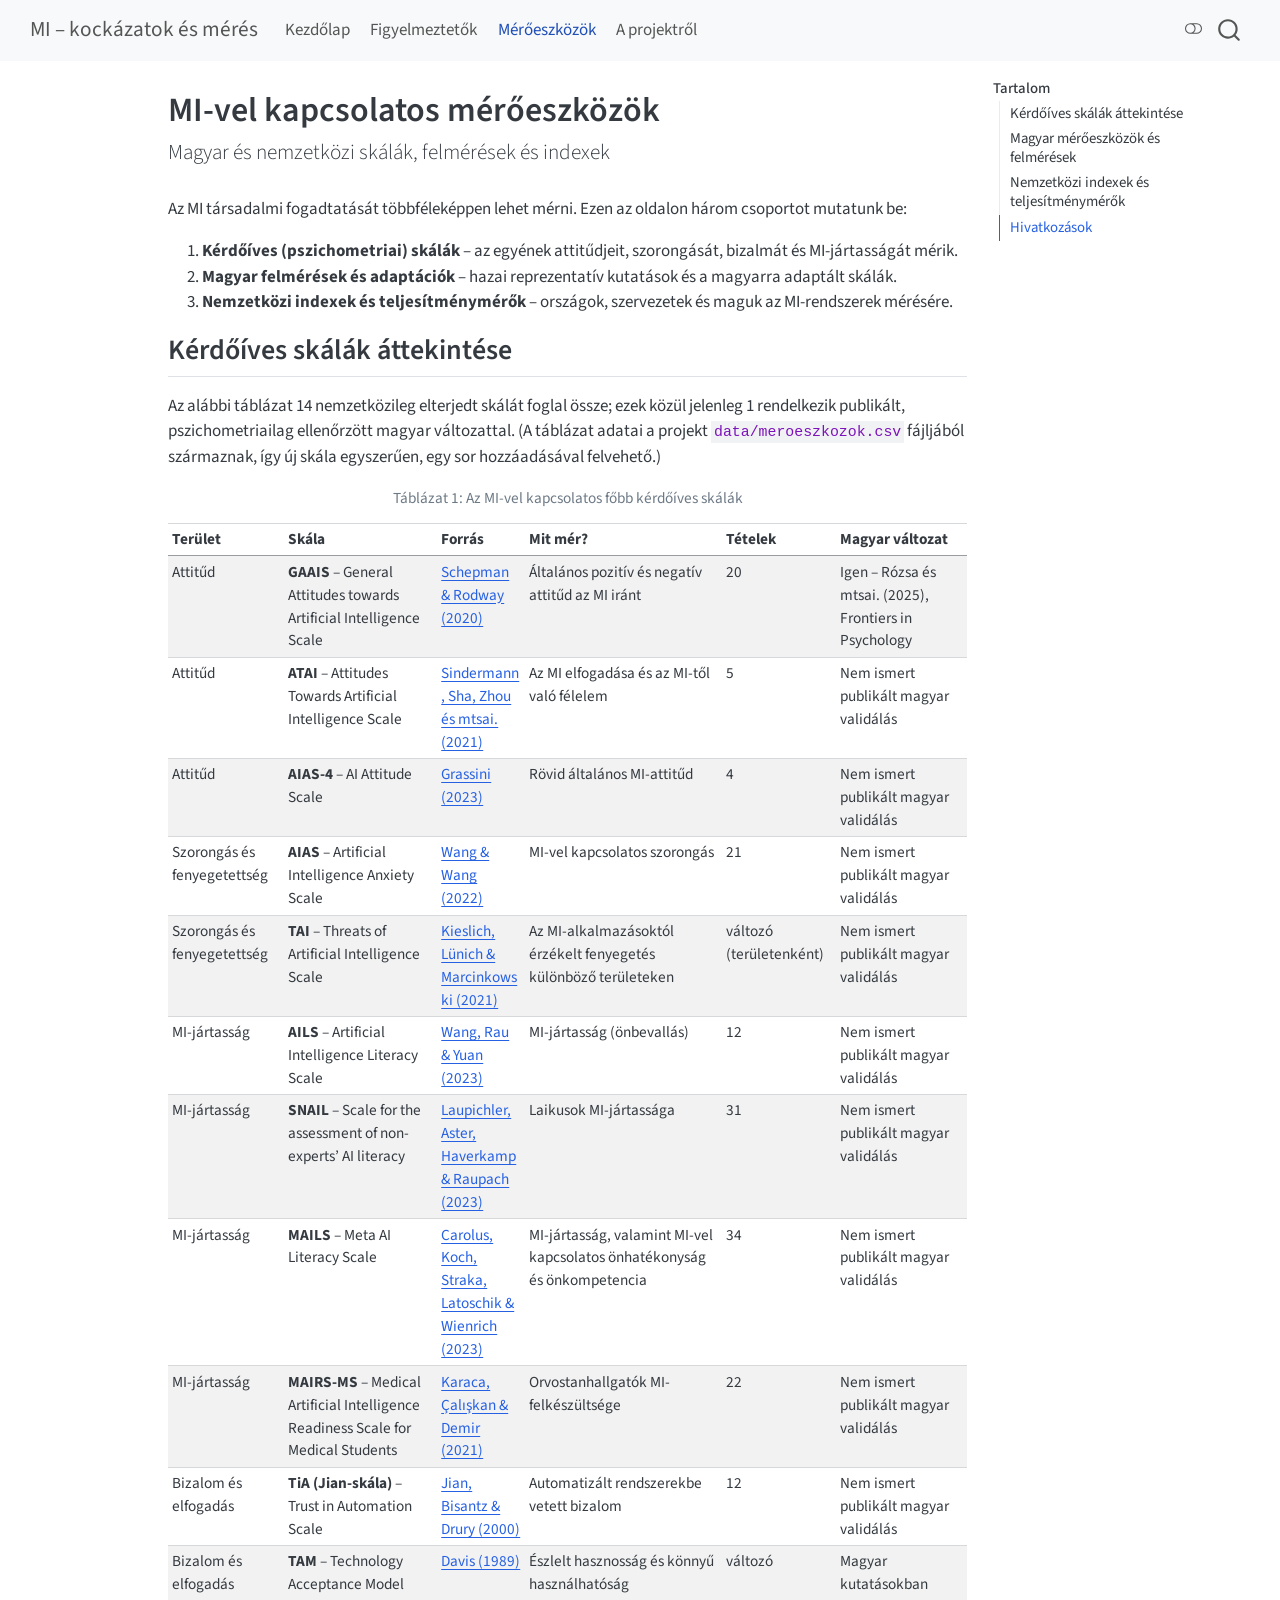
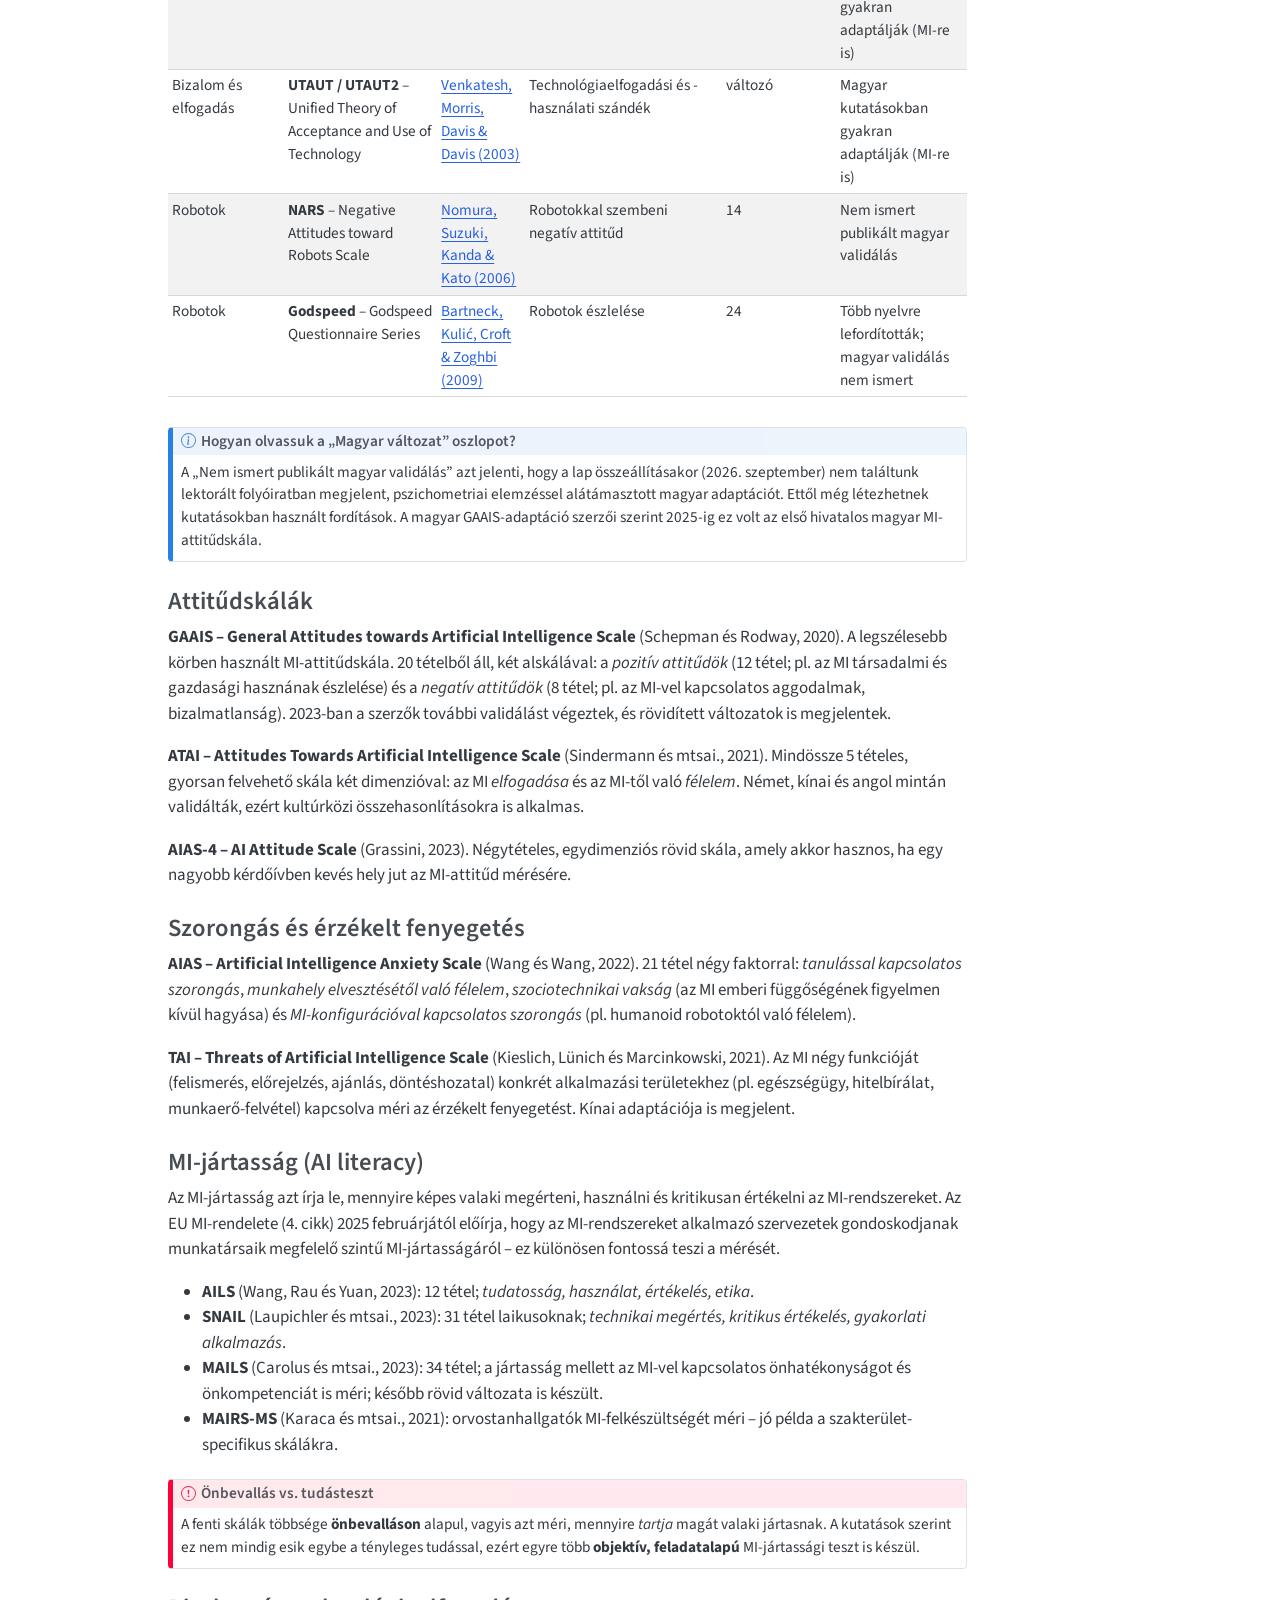
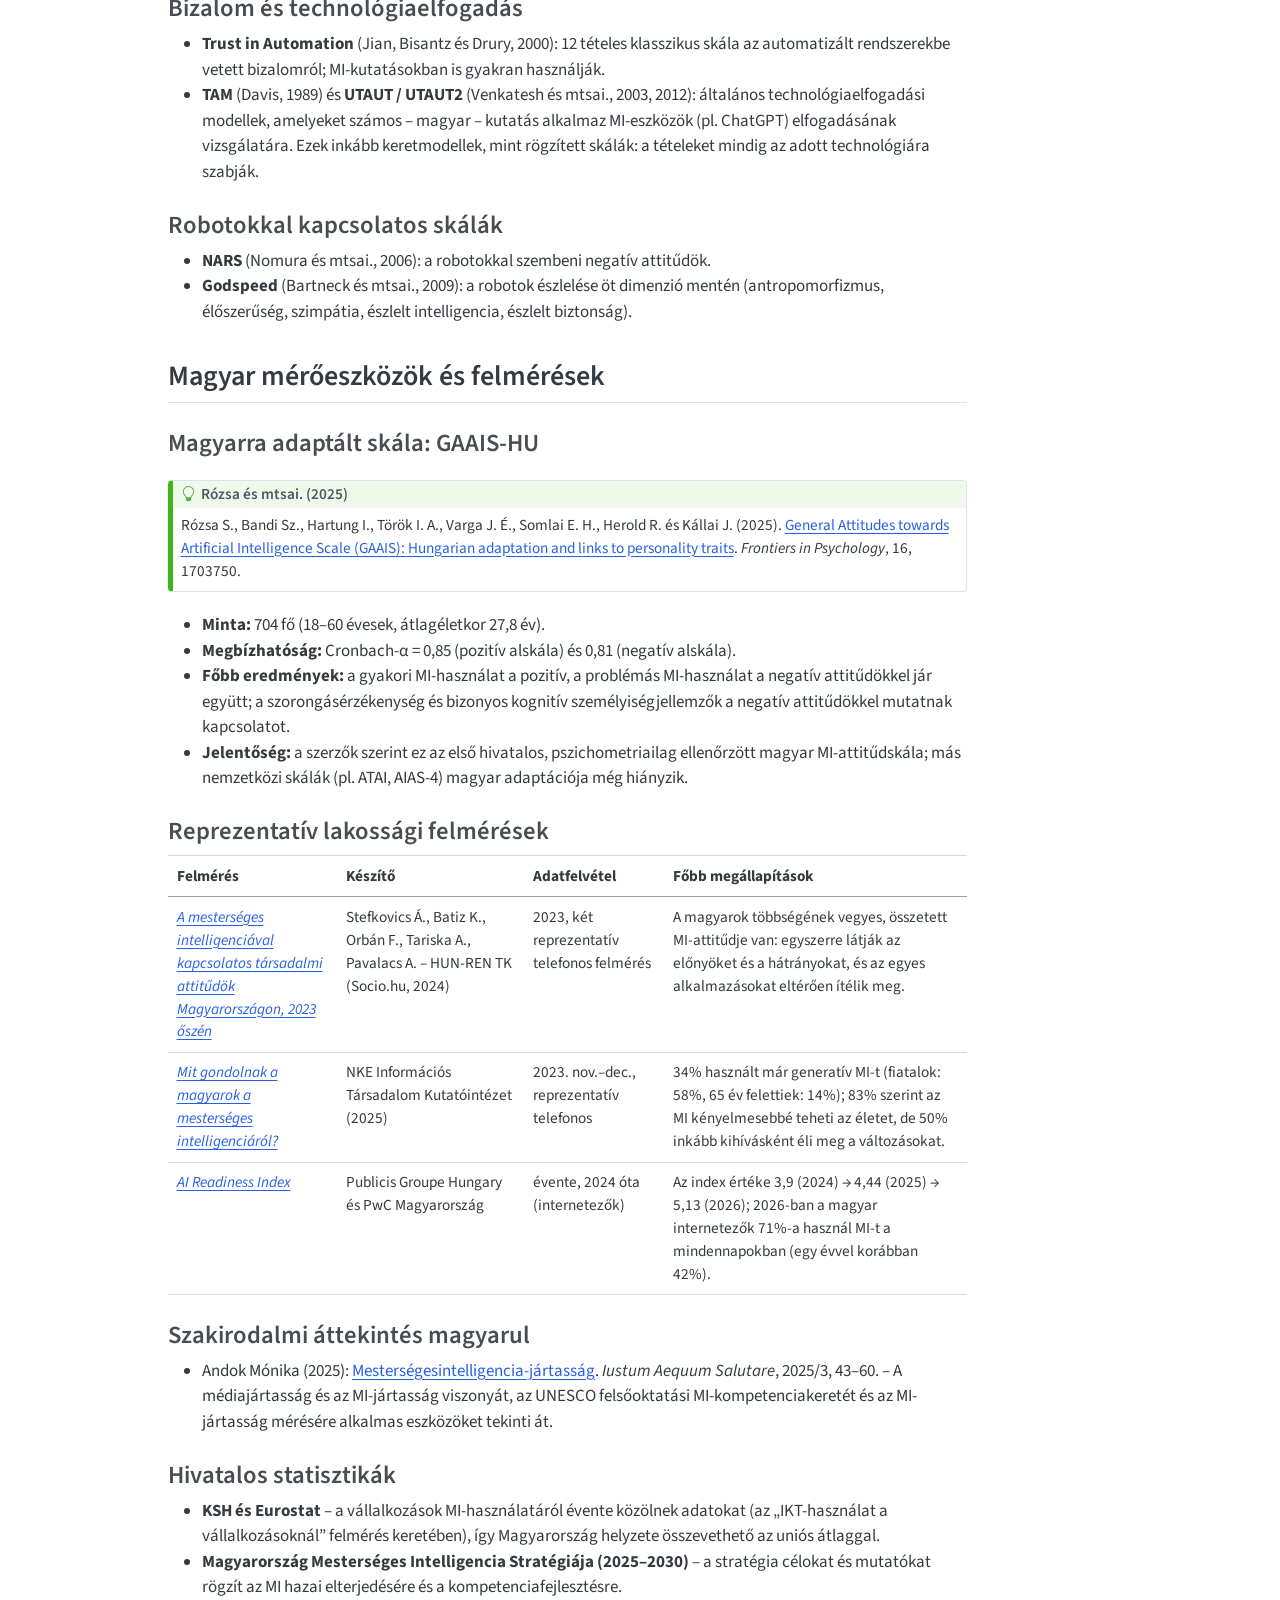
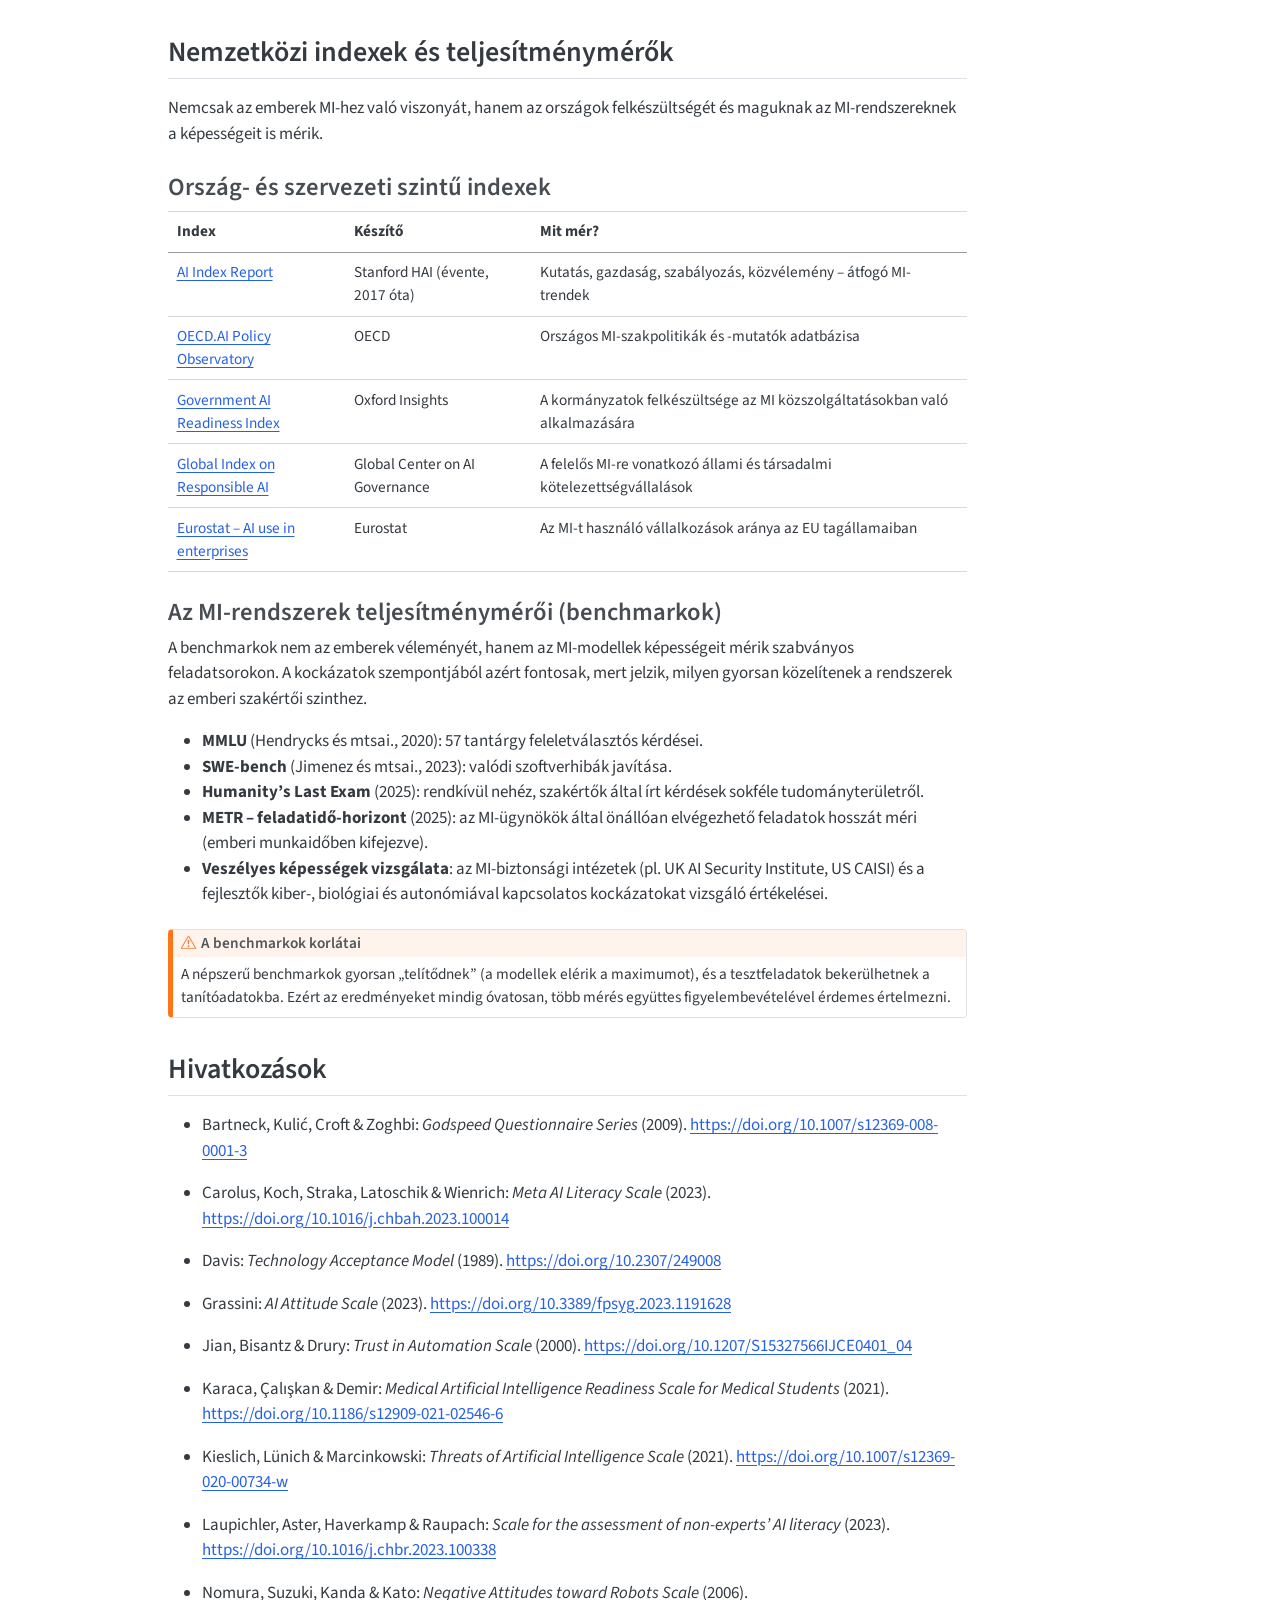
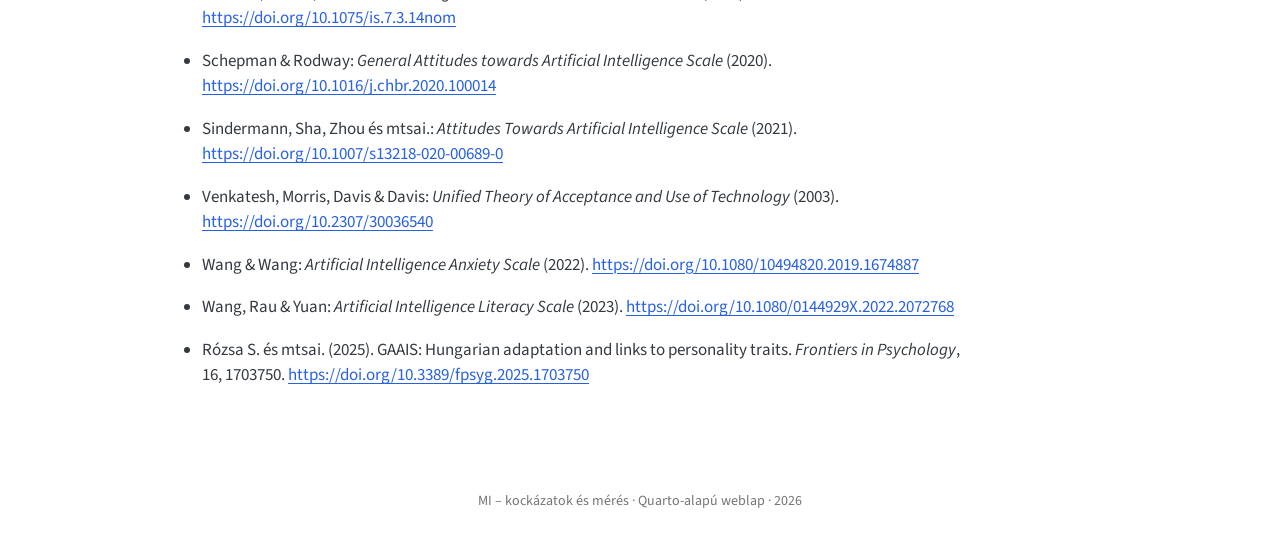
==== commit 23cbbaf7: "Built site for gh-pages" ====
--- a/meroeszkozok.html
+++ b/meroeszkozok.html
@@ -2,17 +2,23 @@
 <html xmlns="http://www.w3.org/1999/xhtml" lang="hu" xml:lang="hu"><head>
 
 <meta charset="utf-8">
-<meta name="generator" content="quarto-1.7.32">
+<meta name="generator" content="quarto-1.10.18">
 
 <meta name="viewport" content="width=device-width, initial-scale=1.0, user-scalable=yes">
 
 
 <title>MI-vel kapcsolatos mérőeszközök – MI – kockázatok és mérés</title>
 <style>
-code{white-space: pre-wrap;}
+/* Default styles provided by pandoc.
+** See https://pandoc.org/MANUAL.html#variables-for-html for config info.
+*/
 span.smallcaps{font-variant: small-caps;}
-div.columns{display: flex; gap: min(4vw, 1.5em);}
-div.column{flex: auto; overflow-x: auto;}
+div.columns{display: flex; gap: 1.5em;}
+div.column{flex: auto;}
+@media screen {
+div.columns{gap: min(4vw, 1.5em);}
+div.column{overflow-x: auto;}
+}
 div.hanging-indent{margin-left: 1.5em; text-indent: -1.5em;}
 ul.task-list{list-style: none;}
 ul.task-list li input[type="checkbox"] {
@@ -36,14 +42,14 @@
 <script src="site_libs/quarto-html/tippy.umd.min.js"></script>
 <script src="site_libs/quarto-html/anchor.min.js"></script>
 <link href="site_libs/quarto-html/tippy.css" rel="stylesheet">
-<link href="site_libs/quarto-html/quarto-syntax-highlighting-37eea08aefeeee20ff55810ff984fec1.css" rel="stylesheet" class="quarto-color-scheme" id="quarto-text-highlighting-styles">
-<link href="site_libs/quarto-html/quarto-syntax-highlighting-dark-2fef5ea3f8957b3e4ecc936fc74692ca.css" rel="stylesheet" class="quarto-color-scheme quarto-color-alternate" id="quarto-text-highlighting-styles">
-<link href="site_libs/quarto-html/quarto-syntax-highlighting-37eea08aefeeee20ff55810ff984fec1.css" rel="stylesheet" class="quarto-color-scheme-extra" id="quarto-text-highlighting-styles">
+<link href="site_libs/quarto-html/quarto-syntax-highlighting-64a204ab8560d761af7679ceaba22944.css" rel="stylesheet" class="quarto-color-scheme" id="quarto-text-highlighting-styles">
+<link href="site_libs/quarto-html/quarto-syntax-highlighting-dark-b85bc7c33db8c58e0ec93c3465666fed.css" rel="stylesheet" class="quarto-color-scheme quarto-color-alternate" id="quarto-text-highlighting-styles">
+<link href="site_libs/quarto-html/quarto-syntax-highlighting-64a204ab8560d761af7679ceaba22944.css" rel="stylesheet" class="quarto-color-scheme-extra" id="quarto-text-highlighting-styles">
 <script src="site_libs/bootstrap/bootstrap.min.js"></script>
 <link href="site_libs/bootstrap/bootstrap-icons.css" rel="stylesheet">
-<link href="site_libs/bootstrap/bootstrap-7f537555e85d979099ed792706140d7e.min.css" rel="stylesheet" append-hash="true" class="quarto-color-scheme" id="quarto-bootstrap" data-mode="light">
-<link href="site_libs/bootstrap/bootstrap-dark-ef57b4dee4be2fdb4764f8bbcc157d36.min.css" rel="stylesheet" append-hash="true" class="quarto-color-scheme quarto-color-alternate" id="quarto-bootstrap" data-mode="dark">
-<link href="site_libs/bootstrap/bootstrap-7f537555e85d979099ed792706140d7e.min.css" rel="stylesheet" append-hash="true" class="quarto-color-scheme-extra" id="quarto-bootstrap" data-mode="light">
+<link href="site_libs/bootstrap/bootstrap-55617497126496852ff9f5a59253c640.min.css" rel="stylesheet" append-hash="true" class="quarto-color-scheme" id="quarto-bootstrap" data-mode="light">
+<link href="site_libs/bootstrap/bootstrap-dark-90b0ccabdf50233fb893b00cd6e33405.min.css" rel="stylesheet" append-hash="true" class="quarto-color-scheme quarto-color-alternate" id="quarto-bootstrap" data-mode="dark">
+<link href="site_libs/bootstrap/bootstrap-55617497126496852ff9f5a59253c640.min.css" rel="stylesheet" append-hash="true" class="quarto-color-scheme-extra" id="quarto-bootstrap" data-mode="light">
 <script id="quarto-search-options" type="application/json">{
   "location": "navbar",
   "copy-button": false,
@@ -491,7 +497,7 @@
 <i class="callout-icon"></i>
 </div>
 <div class="callout-title-container flex-fill">
-Hogyan olvassuk a „Magyar változat” oszlopot?
+<span class="screen-reader-only">Note</span>Hogyan olvassuk a „Magyar változat” oszlopot?
 </div>
 </div>
 <div class="callout-body-container callout-body">
@@ -524,7 +530,7 @@
 <i class="callout-icon"></i>
 </div>
 <div class="callout-title-container flex-fill">
-Önbevallás vs.&nbsp;tudásteszt
+<span class="screen-reader-only">Important</span>Önbevallás vs.&nbsp;tudásteszt
 </div>
 </div>
 <div class="callout-body-container callout-body">
@@ -557,7 +563,7 @@
 <i class="callout-icon"></i>
 </div>
 <div class="callout-title-container flex-fill">
-Rózsa és mtsai. (2025)
+<span class="screen-reader-only">Tip</span>Rózsa és mtsai. (2025)
 </div>
 </div>
 <div class="callout-body-container callout-body">
@@ -676,7 +682,7 @@
 <i class="callout-icon"></i>
 </div>
 <div class="callout-title-container flex-fill">
-A benchmarkok korlátai
+<span class="screen-reader-only">Warning</span>A benchmarkok korlátai
 </div>
 </div>
 <div class="callout-body-container callout-body">
@@ -773,13 +779,14 @@
       e.clearSelection();
     }
     const getTextToCopy = function(trigger) {
-        const codeEl = trigger.previousElementSibling.cloneNode(true);
-        for (const childEl of codeEl.children) {
-          if (isCodeAnnotation(childEl)) {
-            childEl.remove();
-          }
-        }
-        return codeEl.innerText;
+      const outerScaffold = trigger.parentElement.cloneNode(true);
+      const codeEl = outerScaffold.querySelector('code');
+      for (const childEl of codeEl.children) {
+        if (isCodeAnnotation(childEl)) {
+          childEl.remove();
+        }
+      }
+      return codeEl.innerText;
     }
     const clipboard = new window.ClipboardJS('.code-copy-button:not([data-in-quarto-modal])', {
       text: getTextToCopy
--- a/site_libs/quarto-html/quarto-syntax-highlighting-64a204ab8560d761af7679ceaba22944.css
+++ b/site_libs/quarto-html/quarto-syntax-highlighting-64a204ab8560d761af7679ceaba22944.css
@@ -0,0 +1,236 @@
+/* quarto syntax highlight colors */
+:root {
+  --quarto-hl-ot-color: #003B4F;
+  --quarto-hl-at-color: #657422;
+  --quarto-hl-ss-color: #20794D;
+  --quarto-hl-an-color: #5E5E5E;
+  --quarto-hl-fu-color: #4758AB;
+  --quarto-hl-st-color: #20794D;
+  --quarto-hl-cf-color: #003B4F;
+  --quarto-hl-op-color: #5E5E5E;
+  --quarto-hl-er-color: #AD0000;
+  --quarto-hl-bn-color: #AD0000;
+  --quarto-hl-al-color: #AD0000;
+  --quarto-hl-va-color: #111111;
+  --quarto-hl-bu-color: inherit;
+  --quarto-hl-ex-color: inherit;
+  --quarto-hl-pp-color: #AD0000;
+  --quarto-hl-in-color: #5E5E5E;
+  --quarto-hl-vs-color: #20794D;
+  --quarto-hl-wa-color: #5E5E5E;
+  --quarto-hl-do-color: #5E5E5E;
+  --quarto-hl-im-color: #00769E;
+  --quarto-hl-ch-color: #20794D;
+  --quarto-hl-dt-color: #AD0000;
+  --quarto-hl-fl-color: #AD0000;
+  --quarto-hl-co-color: #5E5E5E;
+  --quarto-hl-cv-color: #5E5E5E;
+  --quarto-hl-cn-color: #8f5902;
+  --quarto-hl-sc-color: #5E5E5E;
+  --quarto-hl-dv-color: #AD0000;
+  --quarto-hl-kw-color: #003B4F;
+}
+
+/* other quarto variables */
+:root {
+  --quarto-font-monospace: SFMono-Regular, Menlo, Monaco, Consolas, "Liberation Mono", "Courier New", monospace;
+}
+
+/* syntax highlight based on Pandoc's rules */
+pre > code.sourceCode > span {
+  color: #003B4F;
+}
+
+code.sourceCode > span {
+  color: #003B4F;
+}
+
+div.sourceCode,
+div.sourceCode pre.sourceCode {
+  color: #003B4F;
+}
+
+/* Normal */
+code span {
+  color: #003B4F;
+}
+
+/* Alert */
+code span.al {
+  color: #AD0000;
+  font-style: inherit;
+}
+
+/* Annotation */
+code span.an {
+  color: #5E5E5E;
+  font-style: inherit;
+}
+
+/* Attribute */
+code span.at {
+  color: #657422;
+  font-style: inherit;
+}
+
+/* BaseN */
+code span.bn {
+  color: #AD0000;
+  font-style: inherit;
+}
+
+/* BuiltIn */
+code span.bu {
+  font-style: inherit;
+}
+
+/* ControlFlow */
+code span.cf {
+  color: #003B4F;
+  font-weight: bold;
+  font-style: inherit;
+}
+
+/* Char */
+code span.ch {
+  color: #20794D;
+  font-style: inherit;
+}
+
+/* Constant */
+code span.cn {
+  color: #8f5902;
+  font-style: inherit;
+}
+
+/* Comment */
+code span.co {
+  color: #5E5E5E;
+  font-style: inherit;
+}
+
+/* CommentVar */
+code span.cv {
+  color: #5E5E5E;
+  font-style: italic;
+}
+
+/* Documentation */
+code span.do {
+  color: #5E5E5E;
+  font-style: italic;
+}
+
+/* DataType */
+code span.dt {
+  color: #AD0000;
+  font-style: inherit;
+}
+
+/* DecVal */
+code span.dv {
+  color: #AD0000;
+  font-style: inherit;
+}
+
+/* Error */
+code span.er {
+  color: #AD0000;
+  font-style: inherit;
+}
+
+/* Extension */
+code span.ex {
+  font-style: inherit;
+}
+
+/* Float */
+code span.fl {
+  color: #AD0000;
+  font-style: inherit;
+}
+
+/* Function */
+code span.fu {
+  color: #4758AB;
+  font-style: inherit;
+}
+
+/* Import */
+code span.im {
+  color: #00769E;
+  font-style: inherit;
+}
+
+/* Information */
+code span.in {
+  color: #5E5E5E;
+  font-style: inherit;
+}
+
+/* Keyword */
+code span.kw {
+  color: #003B4F;
+  font-weight: bold;
+  font-style: inherit;
+}
+
+/* Operator */
+code span.op {
+  color: #5E5E5E;
+  font-style: inherit;
+}
+
+/* Other */
+code span.ot {
+  color: #003B4F;
+  font-style: inherit;
+}
+
+/* Preprocessor */
+code span.pp {
+  color: #AD0000;
+  font-style: inherit;
+}
+
+/* SpecialChar */
+code span.sc {
+  color: #5E5E5E;
+  font-style: inherit;
+}
+
+/* SpecialString */
+code span.ss {
+  color: #20794D;
+  font-style: inherit;
+}
+
+/* String */
+code span.st {
+  color: #20794D;
+  font-style: inherit;
+}
+
+/* Variable */
+code span.va {
+  color: #111111;
+  font-style: inherit;
+}
+
+/* VerbatimString */
+code span.vs {
+  color: #20794D;
+  font-style: inherit;
+}
+
+/* Warning */
+code span.wa {
+  color: #5E5E5E;
+  font-style: italic;
+}
+
+.prevent-inlining {
+  content: "</";
+}
+
+/*# sourceMappingURL=9d8d5bb603a83b8298b89080a598c93b.css.map */
--- a/site_libs/quarto-html/quarto-syntax-highlighting-dark-b85bc7c33db8c58e0ec93c3465666fed.css
+++ b/site_libs/quarto-html/quarto-syntax-highlighting-dark-b85bc7c33db8c58e0ec93c3465666fed.css
@@ -0,0 +1,219 @@
+/* quarto syntax highlight colors */
+:root {
+  --quarto-hl-al-color: #f07178;
+  --quarto-hl-an-color: #d4d0ab;
+  --quarto-hl-at-color: #00e0e0;
+  --quarto-hl-bn-color: #d4d0ab;
+  --quarto-hl-bu-color: #abe338;
+  --quarto-hl-ch-color: #abe338;
+  --quarto-hl-co-color: #f8f8f2;
+  --quarto-hl-cv-color: #ffd700;
+  --quarto-hl-cn-color: #ffd700;
+  --quarto-hl-cf-color: #ffa07a;
+  --quarto-hl-dt-color: #ffa07a;
+  --quarto-hl-dv-color: #d4d0ab;
+  --quarto-hl-do-color: #f8f8f2;
+  --quarto-hl-er-color: #f07178;
+  --quarto-hl-ex-color: #00e0e0;
+  --quarto-hl-fl-color: #d4d0ab;
+  --quarto-hl-fu-color: #ffa07a;
+  --quarto-hl-im-color: #abe338;
+  --quarto-hl-in-color: #d4d0ab;
+  --quarto-hl-kw-color: #ffa07a;
+  --quarto-hl-op-color: #ffa07a;
+  --quarto-hl-ot-color: #00e0e0;
+  --quarto-hl-pp-color: #dcc6e0;
+  --quarto-hl-re-color: #00e0e0;
+  --quarto-hl-sc-color: #abe338;
+  --quarto-hl-ss-color: #abe338;
+  --quarto-hl-st-color: #abe338;
+  --quarto-hl-va-color: #00e0e0;
+  --quarto-hl-vs-color: #abe338;
+  --quarto-hl-wa-color: #dcc6e0;
+}
+
+/* other quarto variables */
+:root {
+  --quarto-font-monospace: SFMono-Regular, Menlo, Monaco, Consolas, "Liberation Mono", "Courier New", monospace;
+}
+
+/* syntax highlight based on Pandoc's rules */
+pre > code.sourceCode > span {
+  color: #f8f8f2;
+}
+
+code.sourceCode > span {
+  color: #f8f8f2;
+}
+
+div.sourceCode,
+div.sourceCode pre.sourceCode {
+  color: #f8f8f2;
+}
+
+/* Normal */
+code span {
+  color: #f8f8f2;
+}
+
+/* Alert */
+code span.al {
+  color: #f07178;
+}
+
+/* Annotation */
+code span.an {
+  color: #d4d0ab;
+}
+
+/* Attribute */
+code span.at {
+  color: #00e0e0;
+}
+
+/* BaseN */
+code span.bn {
+  color: #d4d0ab;
+}
+
+/* BuiltIn */
+code span.bu {
+  color: #abe338;
+}
+
+/* ControlFlow */
+code span.cf {
+  font-weight: bold;
+  color: #ffa07a;
+}
+
+/* Char */
+code span.ch {
+  color: #abe338;
+}
+
+/* Constant */
+code span.cn {
+  color: #ffd700;
+}
+
+/* Comment */
+code span.co {
+  font-style: italic;
+  color: #f8f8f2;
+}
+
+/* CommentVar */
+code span.cv {
+  color: #ffd700;
+}
+
+/* Documentation */
+code span.do {
+  color: #f8f8f2;
+}
+
+/* DataType */
+code span.dt {
+  color: #ffa07a;
+}
+
+/* DecVal */
+code span.dv {
+  color: #d4d0ab;
+}
+
+/* Error */
+code span.er {
+  color: #f07178;
+  text-decoration: underline;
+}
+
+/* Extension */
+code span.ex {
+  font-weight: bold;
+  color: #00e0e0;
+}
+
+/* Float */
+code span.fl {
+  color: #d4d0ab;
+}
+
+/* Function */
+code span.fu {
+  color: #ffa07a;
+}
+
+/* Import */
+code span.im {
+  color: #abe338;
+}
+
+/* Information */
+code span.in {
+  color: #d4d0ab;
+}
+
+/* Keyword */
+code span.kw {
+  font-weight: bold;
+  color: #ffa07a;
+}
+
+/* Operator */
+code span.op {
+  color: #ffa07a;
+}
+
+/* Other */
+code span.ot {
+  color: #00e0e0;
+}
+
+/* Preprocessor */
+code span.pp {
+  color: #dcc6e0;
+}
+
+/* RegionMarker */
+code span.re {
+  background-color: #f8f8f2;
+  color: #00e0e0;
+}
+
+/* SpecialChar */
+code span.sc {
+  color: #abe338;
+}
+
+/* SpecialString */
+code span.ss {
+  color: #abe338;
+}
+
+/* String */
+code span.st {
+  color: #abe338;
+}
+
+/* Variable */
+code span.va {
+  color: #00e0e0;
+}
+
+/* VerbatimString */
+code span.vs {
+  color: #abe338;
+}
+
+/* Warning */
+code span.wa {
+  color: #dcc6e0;
+}
+
+.prevent-inlining {
+  content: "</";
+}
+
+/*# sourceMappingURL=4ed8f1090dec6531da29ab00902aa718.css.map */
--- a/site_libs/quarto-html/quarto-syntax-highlighting-64a204ab8560d761af7679ceaba22944.css
+++ b/site_libs/quarto-html/quarto-syntax-highlighting-64a204ab8560d761af7679ceaba22944.css
@@ -0,0 +1,236 @@
+/* quarto syntax highlight colors */
+:root {
+  --quarto-hl-ot-color: #003B4F;
+  --quarto-hl-at-color: #657422;
+  --quarto-hl-ss-color: #20794D;
+  --quarto-hl-an-color: #5E5E5E;
+  --quarto-hl-fu-color: #4758AB;
+  --quarto-hl-st-color: #20794D;
+  --quarto-hl-cf-color: #003B4F;
+  --quarto-hl-op-color: #5E5E5E;
+  --quarto-hl-er-color: #AD0000;
+  --quarto-hl-bn-color: #AD0000;
+  --quarto-hl-al-color: #AD0000;
+  --quarto-hl-va-color: #111111;
+  --quarto-hl-bu-color: inherit;
+  --quarto-hl-ex-color: inherit;
+  --quarto-hl-pp-color: #AD0000;
+  --quarto-hl-in-color: #5E5E5E;
+  --quarto-hl-vs-color: #20794D;
+  --quarto-hl-wa-color: #5E5E5E;
+  --quarto-hl-do-color: #5E5E5E;
+  --quarto-hl-im-color: #00769E;
+  --quarto-hl-ch-color: #20794D;
+  --quarto-hl-dt-color: #AD0000;
+  --quarto-hl-fl-color: #AD0000;
+  --quarto-hl-co-color: #5E5E5E;
+  --quarto-hl-cv-color: #5E5E5E;
+  --quarto-hl-cn-color: #8f5902;
+  --quarto-hl-sc-color: #5E5E5E;
+  --quarto-hl-dv-color: #AD0000;
+  --quarto-hl-kw-color: #003B4F;
+}
+
+/* other quarto variables */
+:root {
+  --quarto-font-monospace: SFMono-Regular, Menlo, Monaco, Consolas, "Liberation Mono", "Courier New", monospace;
+}
+
+/* syntax highlight based on Pandoc's rules */
+pre > code.sourceCode > span {
+  color: #003B4F;
+}
+
+code.sourceCode > span {
+  color: #003B4F;
+}
+
+div.sourceCode,
+div.sourceCode pre.sourceCode {
+  color: #003B4F;
+}
+
+/* Normal */
+code span {
+  color: #003B4F;
+}
+
+/* Alert */
+code span.al {
+  color: #AD0000;
+  font-style: inherit;
+}
+
+/* Annotation */
+code span.an {
+  color: #5E5E5E;
+  font-style: inherit;
+}
+
+/* Attribute */
+code span.at {
+  color: #657422;
+  font-style: inherit;
+}
+
+/* BaseN */
+code span.bn {
+  color: #AD0000;
+  font-style: inherit;
+}
+
+/* BuiltIn */
+code span.bu {
+  font-style: inherit;
+}
+
+/* ControlFlow */
+code span.cf {
+  color: #003B4F;
+  font-weight: bold;
+  font-style: inherit;
+}
+
+/* Char */
+code span.ch {
+  color: #20794D;
+  font-style: inherit;
+}
+
+/* Constant */
+code span.cn {
+  color: #8f5902;
+  font-style: inherit;
+}
+
+/* Comment */
+code span.co {
+  color: #5E5E5E;
+  font-style: inherit;
+}
+
+/* CommentVar */
+code span.cv {
+  color: #5E5E5E;
+  font-style: italic;
+}
+
+/* Documentation */
+code span.do {
+  color: #5E5E5E;
+  font-style: italic;
+}
+
+/* DataType */
+code span.dt {
+  color: #AD0000;
+  font-style: inherit;
+}
+
+/* DecVal */
+code span.dv {
+  color: #AD0000;
+  font-style: inherit;
+}
+
+/* Error */
+code span.er {
+  color: #AD0000;
+  font-style: inherit;
+}
+
+/* Extension */
+code span.ex {
+  font-style: inherit;
+}
+
+/* Float */
+code span.fl {
+  color: #AD0000;
+  font-style: inherit;
+}
+
+/* Function */
+code span.fu {
+  color: #4758AB;
+  font-style: inherit;
+}
+
+/* Import */
+code span.im {
+  color: #00769E;
+  font-style: inherit;
+}
+
+/* Information */
+code span.in {
+  color: #5E5E5E;
+  font-style: inherit;
+}
+
+/* Keyword */
+code span.kw {
+  color: #003B4F;
+  font-weight: bold;
+  font-style: inherit;
+}
+
+/* Operator */
+code span.op {
+  color: #5E5E5E;
+  font-style: inherit;
+}
+
+/* Other */
+code span.ot {
+  color: #003B4F;
+  font-style: inherit;
+}
+
+/* Preprocessor */
+code span.pp {
+  color: #AD0000;
+  font-style: inherit;
+}
+
+/* SpecialChar */
+code span.sc {
+  color: #5E5E5E;
+  font-style: inherit;
+}
+
+/* SpecialString */
+code span.ss {
+  color: #20794D;
+  font-style: inherit;
+}
+
+/* String */
+code span.st {
+  color: #20794D;
+  font-style: inherit;
+}
+
+/* Variable */
+code span.va {
+  color: #111111;
+  font-style: inherit;
+}
+
+/* VerbatimString */
+code span.vs {
+  color: #20794D;
+  font-style: inherit;
+}
+
+/* Warning */
+code span.wa {
+  color: #5E5E5E;
+  font-style: italic;
+}
+
+.prevent-inlining {
+  content: "</";
+}
+
+/*# sourceMappingURL=9d8d5bb603a83b8298b89080a598c93b.css.map */
